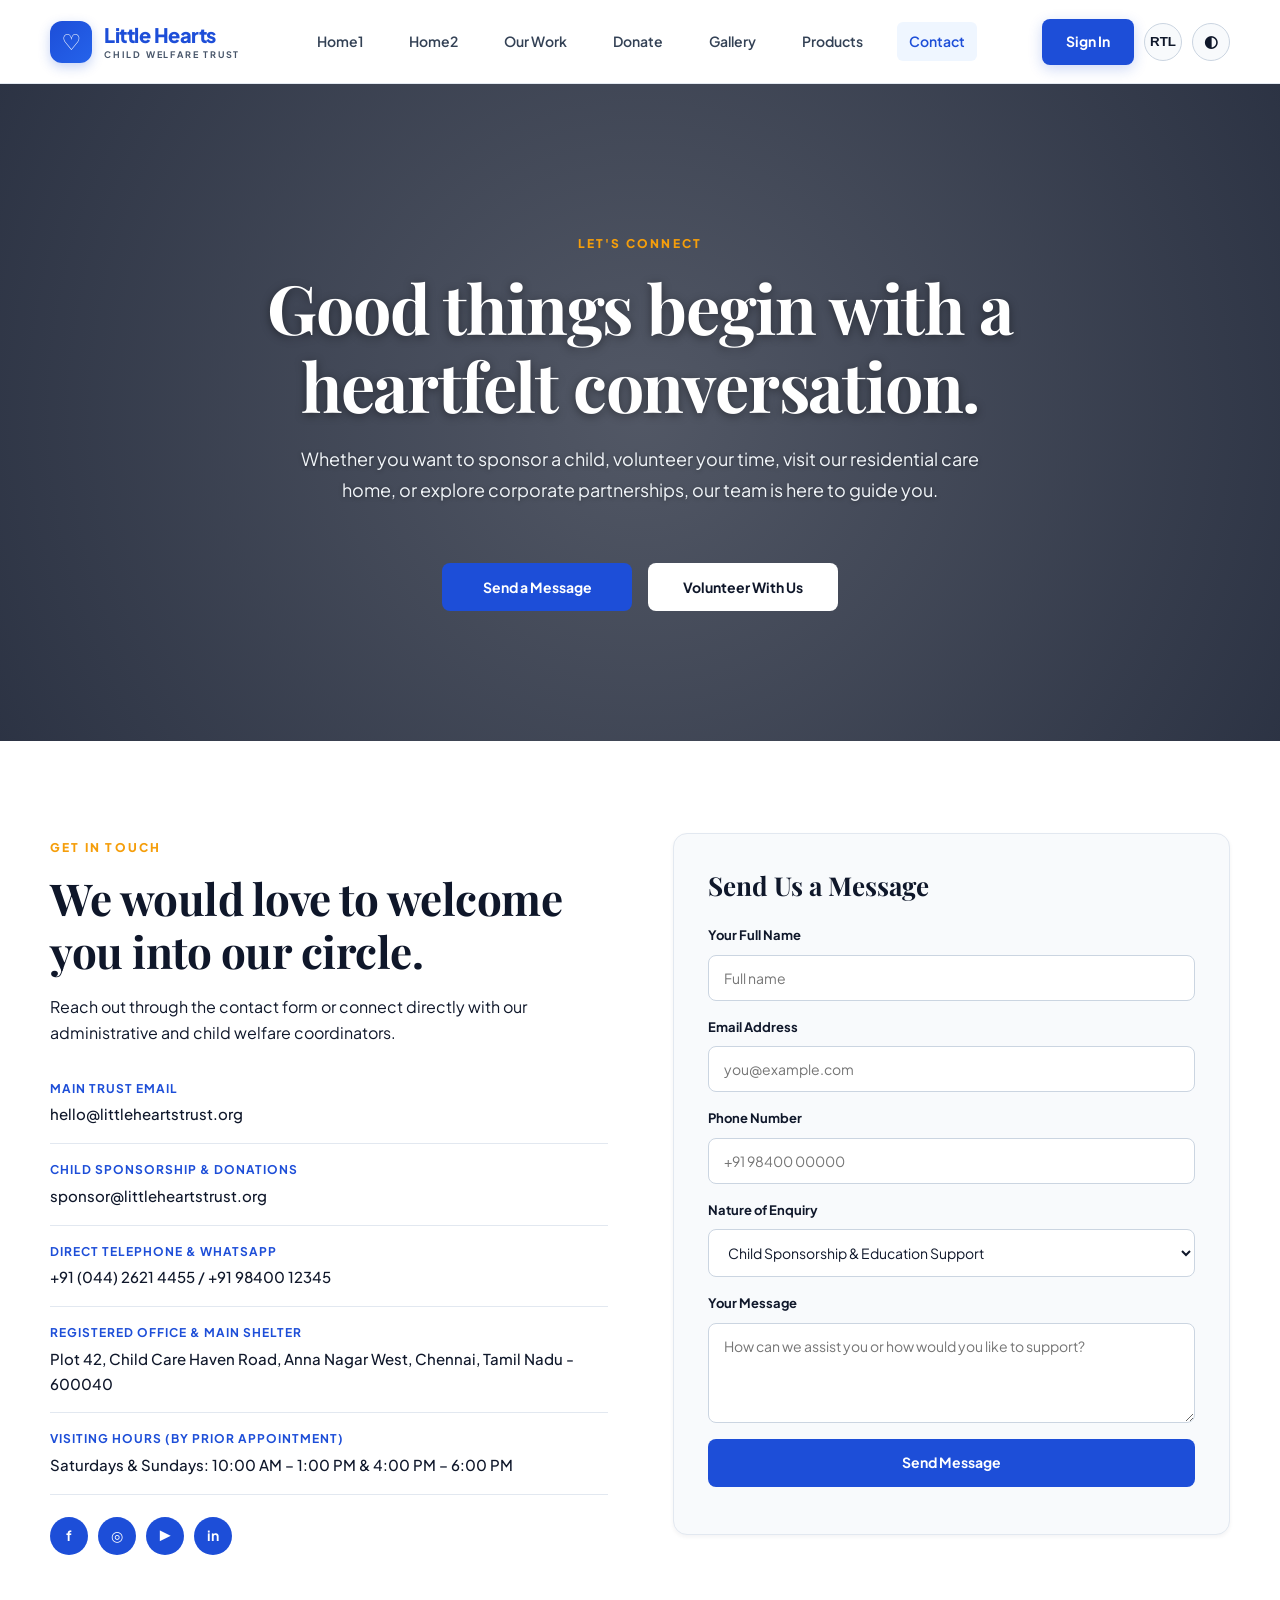
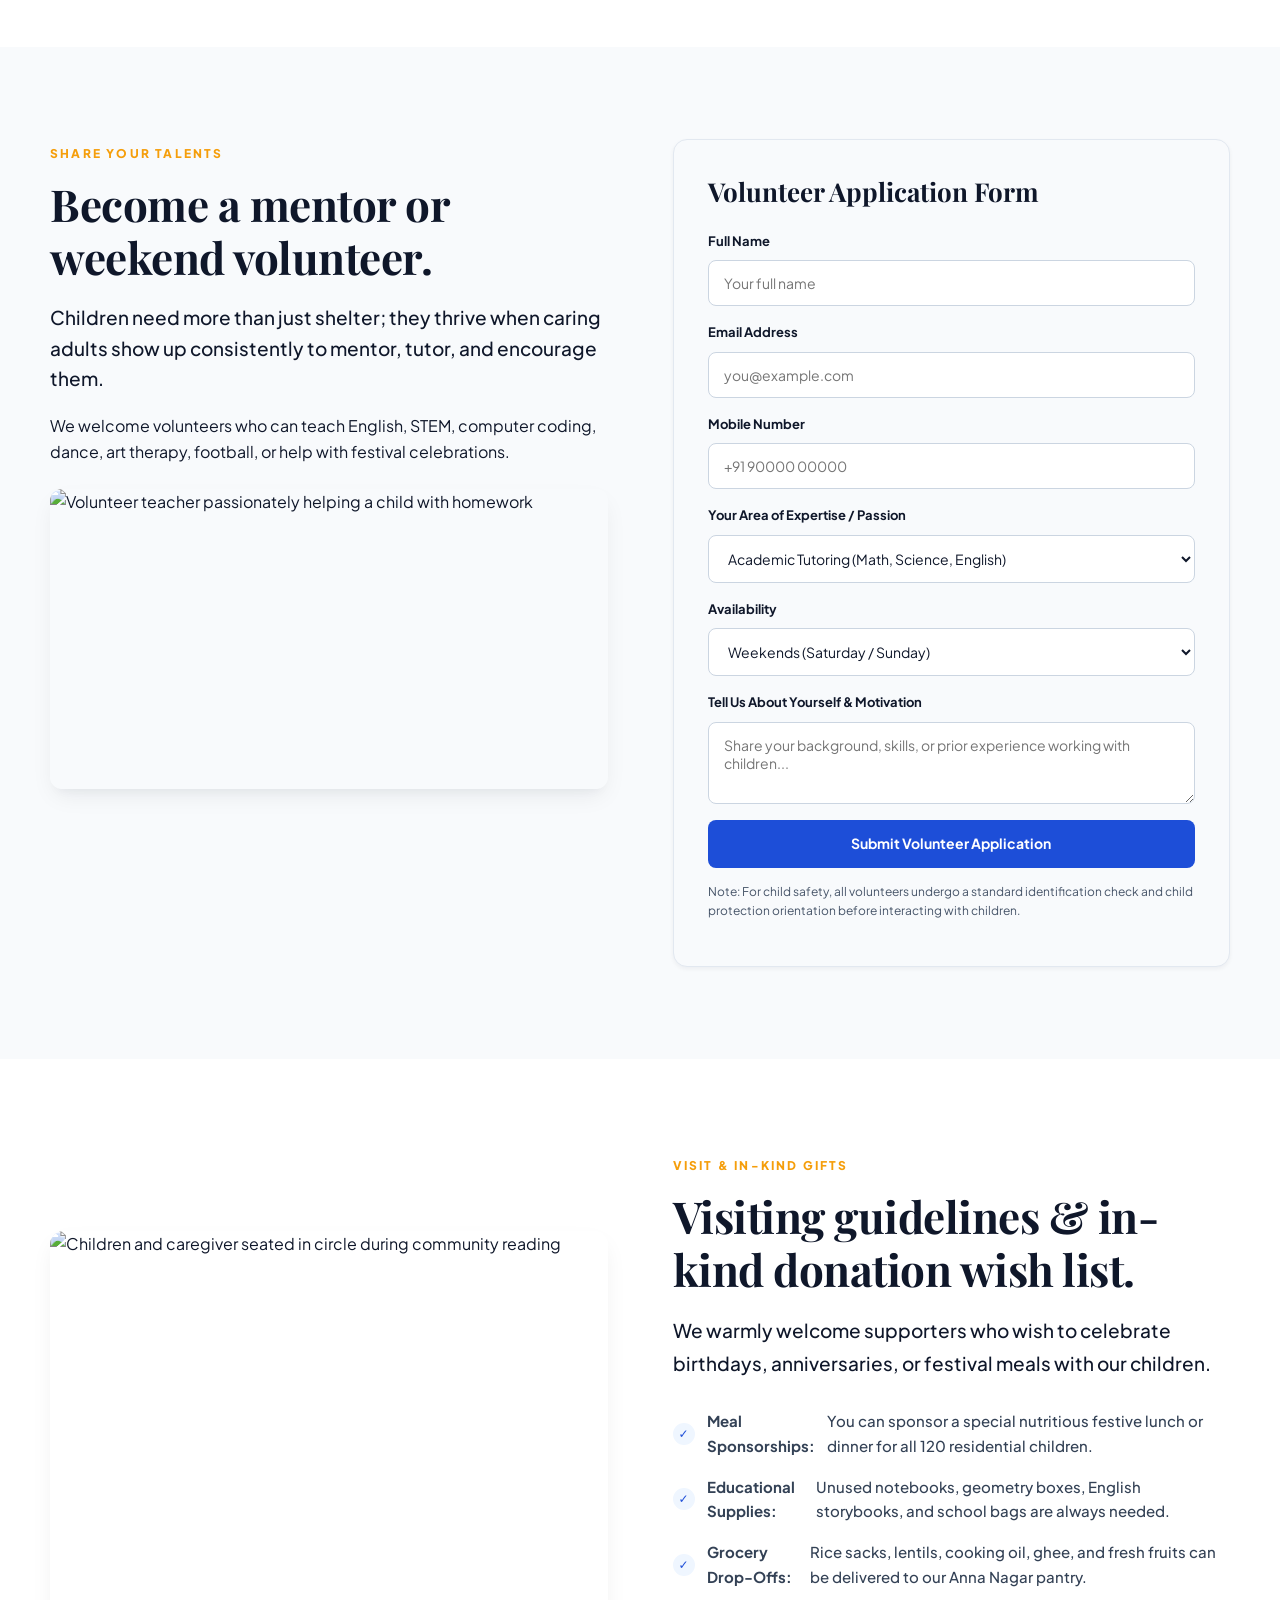
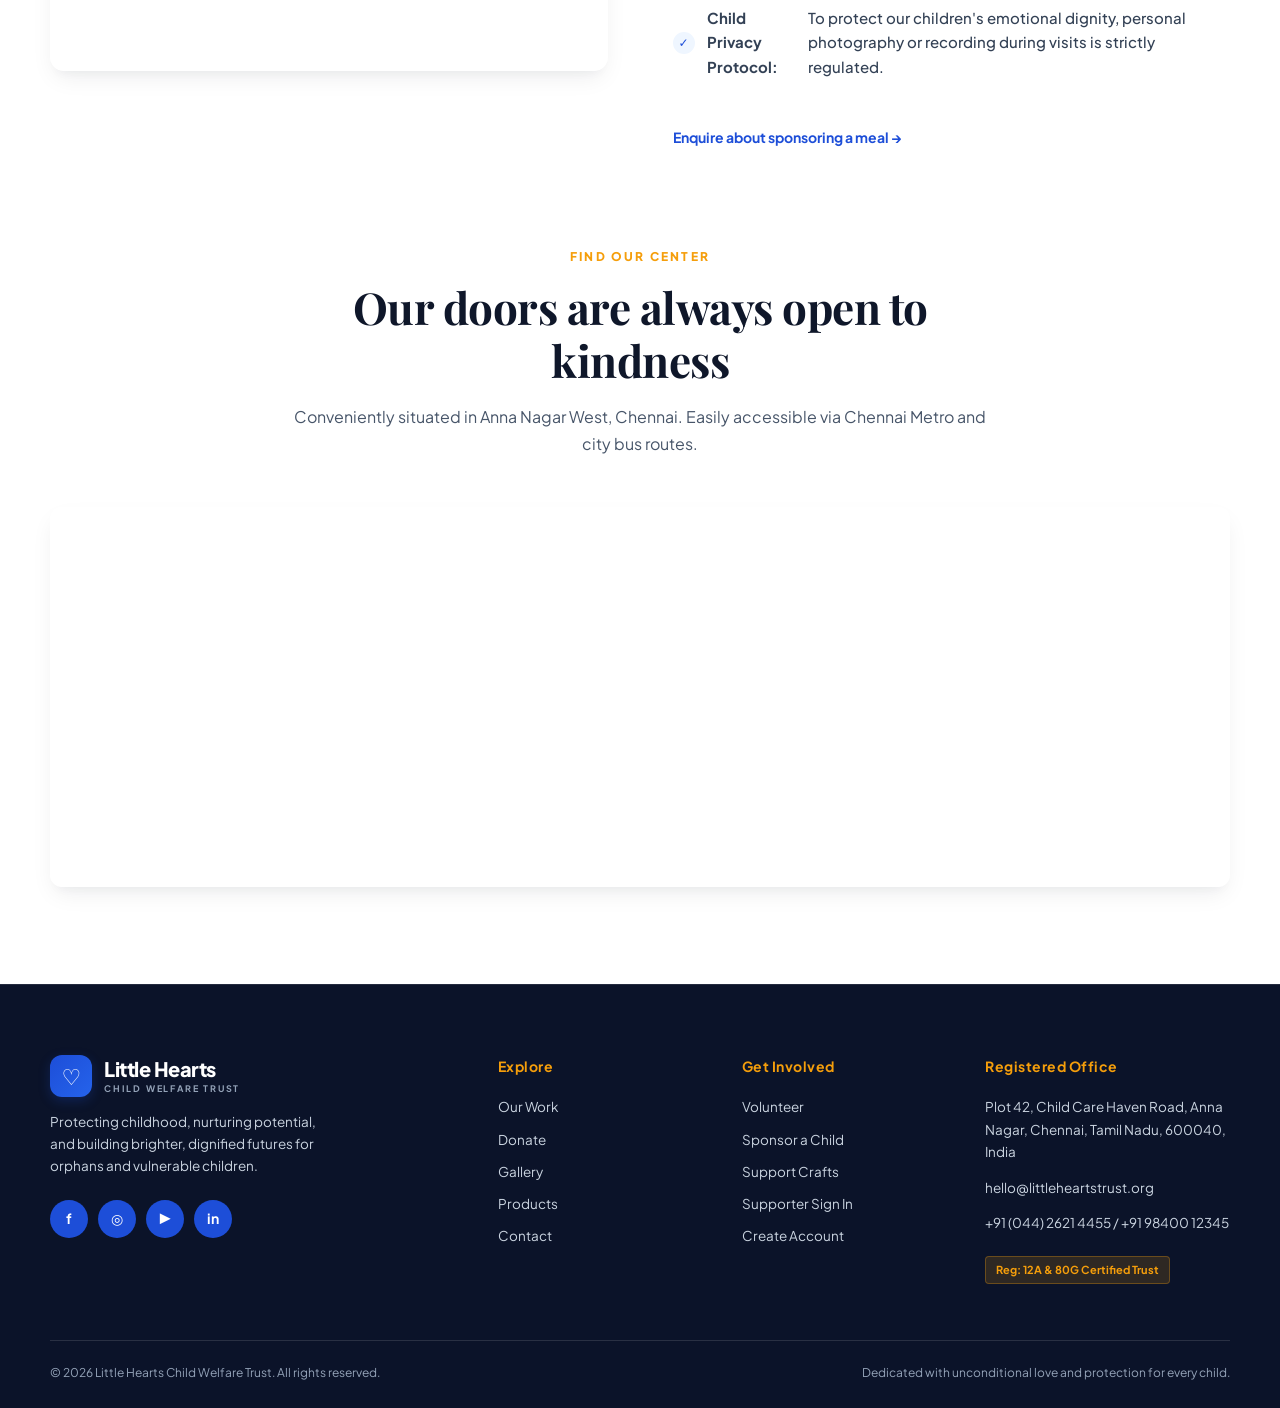
==== contact.html @ af9be744 "feat: complete child welfare website with responsive design, products page, and centered navigation" ====
<!doctype html>
<html lang="en">
<head>
  <meta charset="utf-8">
  <meta name="viewport" content="width=device-width,initial-scale=1">
  <title>Contact | Little Hearts Child Welfare Trust</title>
  <link rel="icon" href="assets/favicon.svg" type="image/svg+xml">
  <link rel="stylesheet" href="assets/style.css">
</head>
<body>
  <div id="site-header"></div>

  <main>
    <!-- Centered Hero Section with Unique Orphanage Photo -->
    <section class="page-hero hero-contact">
      <div class="page-hero-shade"></div>
      <div class="container">
        <span class="eyebrow">LET'S CONNECT</span>
        <h1>Good things begin with a heartfelt conversation.</h1>
        <p>Whether you want to sponsor a child, volunteer your time, visit our residential care home, or explore corporate partnerships, our team is here to guide you.</p>
        <div class="actions">
          <a class="btn btn-primary" href="#contact-form">Send a Message</a>
          <a class="btn btn-light" href="#volunteer">Volunteer With Us</a>
        </div>
      </div>
    </section>

    <!-- Contact Details & Send Message Form -->
    <section class="section" id="contact-form">
      <div class="container contact-layout">
        <div>
          <span class="eyebrow">GET IN TOUCH</span>
          <h2>We would love to welcome you into our circle.</h2>
          <p>Reach out through the contact form or connect directly with our administrative and child welfare coordinators.</p>

          <div class="contact-detail">
            <b>Main Trust Email</b>
            <span>hello@littleheartstrust.org</span>
          </div>
          <div class="contact-detail">
            <b>Child Sponsorship &amp; Donations</b>
            <span>sponsor@littleheartstrust.org</span>
          </div>
          <div class="contact-detail">
            <b>Direct Telephone &amp; WhatsApp</b>
            <span>+91 (044) 2621 4455 / +91 98400 12345</span>
          </div>
          <div class="contact-detail">
            <b>Registered Office &amp; Main Shelter</b>
            <span>Plot 42, Child Care Haven Road, Anna Nagar West, Chennai, Tamil Nadu - 600040</span>
          </div>
          <div class="contact-detail">
            <b>Visiting Hours (By Prior Appointment)</b>
            <span>Saturdays &amp; Sundays: 10:00 AM – 1:00 PM &amp; 4:00 PM – 6:00 PM</span>
          </div>

          <div class="social-row">
            <a aria-label="Facebook" href="https://facebook.com" target="_blank" rel="noopener">f</a>
            <a aria-label="Instagram" href="https://instagram.com" target="_blank" rel="noopener">◎</a>
            <a aria-label="YouTube" href="https://youtube.com" target="_blank" rel="noopener">▶</a>
            <a aria-label="LinkedIn" href="https://linkedin.com" target="_blank" rel="noopener">in</a>
          </div>
        </div>

        <form class="form-card" id="contactForm">
          <h3>Send Us a Message</h3>
          <label>Your Full Name
            <input required name="name" type="text" placeholder="Full name">
          </label>
          <label>Email Address
            <input required type="email" name="email" placeholder="you@example.com">
          </label>
          <label>Phone Number
            <input required type="text" name="phone" placeholder="+91 98400 00000">
          </label>
          <label>Nature of Enquiry
            <select name="interest">
              <option>Child Sponsorship &amp; Education Support</option>
              <option>Volunteer Opportunities</option>
              <option>In-Kind Donations (Books, Clothes, Food Provisions)</option>
              <option>Corporate CSR &amp; Partnership</option>
              <option>Vocational Crafts &amp; Products Order</option>
              <option>General Enquiry</option>
            </select>
          </label>
          <label>Your Message
            <textarea required name="message" rows="4" placeholder="How can we assist you or how would you like to support?"></textarea>
          </label>
          <button class="btn btn-primary full" type="submit">Send Message</button>
          <p class="form-status" aria-live="polite"></p>
        </form>
      </div>
    </section>

    <!-- Volunteer Section (Requirement 11 - Rich content) -->
    <section class="section soft" id="volunteer">
      <div class="container volunteer-layout">
        <div>
          <span class="eyebrow">SHARE YOUR TALENTS</span>
          <h2>Become a mentor or weekend volunteer.</h2>
          <p class="lead">Children need more than just shelter; they thrive when caring adults show up consistently to mentor, tutor, and encourage them.</p>
          <p>We welcome volunteers who can teach English, STEM, computer coding, dance, art therapy, football, or help with festival celebrations.</p>
          <img class="volunteer-img" src="https://images.unsplash.com/photo-1559027615-cd4628902d4a?auto=format&fit=crop&w=1000&q=85" alt="Volunteer teacher passionately helping a child with homework">
        </div>

        <form class="form-card" id="volunteerForm">
          <h3>Volunteer Application Form</h3>
          <label>Full Name
            <input required name="name" type="text" placeholder="Your full name">
          </label>
          <label>Email Address
            <input required type="email" name="email" placeholder="you@example.com">
          </label>
          <label>Mobile Number
            <input required type="text" name="phone" placeholder="+91 90000 00000">
          </label>
          <label>Your Area of Expertise / Passion
            <select name="area">
              <option>Academic Tutoring (Math, Science, English)</option>
              <option>Computer &amp; Digital Literacy</option>
              <option>Arts, Crafts, &amp; Music Therapy</option>
              <option>Sports &amp; Physical Fitness Coaching</option>
              <option>Life Skills &amp; Career Mentorship for Youth</option>
              <option>Event Organization &amp; Festival Celebrations</option>
            </select>
          </label>
          <label>Availability
            <select name="availability_type">
              <option>Weekends (Saturday / Sunday)</option>
              <option>Weekday Evenings (5:00 PM - 7:00 PM)</option>
              <option>Remote Mentorship &amp; Online Classes</option>
              <option>Monthly Event Support</option>
            </select>
          </label>
          <label>Tell Us About Yourself &amp; Motivation
            <textarea name="availability" rows="3" placeholder="Share your background, skills, or prior experience working with children..."></textarea>
          </label>
          <button class="btn btn-primary full" type="submit">Submit Volunteer Application</button>
          <p class="form-status" aria-live="polite"></p>
          <p class="small-note">Note: For child safety, all volunteers undergo a standard identification check and child protection orientation before interacting with children.</p>
        </form>
      </div>
    </section>

    <!-- Visitor & In-Kind Guidelines (Requirement 11 - Rich content) -->
    <section class="section">
      <div class="container split">
        <img class="rounded-img" src="https://images.unsplash.com/photo-1516738901171-8eb4fc13bd20?auto=format&fit=crop&w=1000&q=85" alt="Children and caregiver seated in circle during community reading">
        <div>
          <span class="eyebrow">VISIT &amp; IN-KIND GIFTS</span>
          <h2>Visiting guidelines &amp; in-kind donation wish list.</h2>
          <p class="lead">We warmly welcome supporters who wish to celebrate birthdays, anniversaries, or festival meals with our children.</p>
          <ul class="check-list">
            <li><strong>Meal Sponsorships:</strong> You can sponsor a special nutritious festive lunch or dinner for all 120 residential children.</li>
            <li><strong>Educational Supplies:</strong> Unused notebooks, geometry boxes, English storybooks, and school bags are always needed.</li>
            <li><strong>Grocery Drop-Offs:</strong> Rice sacks, lentils, cooking oil, ghee, and fresh fruits can be delivered to our Anna Nagar pantry.</li>
            <li><strong>Child Privacy Protocol:</strong> To protect our children's emotional dignity, personal photography or recording during visits is strictly regulated.</li>
          </ul>
          <a class="text-link" href="#contact-form">Enquire about sponsoring a meal →</a>
        </div>
      </div>
    </section>

    <!-- Map Section -->
    <section class="map-section">
      <div class="container">
        <div class="section-head">
          <span class="eyebrow">FIND OUR CENTER</span>
          <h2>Our doors are always open to kindness</h2>
          <p>Conveniently situated in Anna Nagar West, Chennai. Easily accessible via Chennai Metro and city bus routes.</p>
        </div>
        <iframe title="Map location of Little Hearts Child Welfare Trust" src="https://www.openstreetmap.org/export/embed.html?bbox=80.18%2C13.06%2C80.24%2C13.11&layer=mapnik&marker=13.085%2C80.21" loading="lazy"></iframe>
      </div>
    </section>
  </main>

  <div id="site-footer"></div>
  <script src="assets/app.js"></script>
</body>
</html>
---- assets/style.css ----
@import url('https://fonts.googleapis.com/css2?family=Plus+Jakarta+Sans:wght@400;500;600;700;800&family=Playfair+Display:ital,wght@0,600;0,700;1,600&display=swap');

/* ==========================================================================
   COLOR SYSTEM & ROOT VARIABLES (Requirement 12, Requirement 9)
   Attractive & Professional Royal Sapphire Trust Blue Palette with Warm Amber
   ========================================================================== */
:root {
  --primary: #1d4ed8;            /* Prestigious Royal Sapphire Blue */
  --primary-hover: #1e40af;
  --primary-soft: #eff6ff;
  --primary-rgb: 29, 78, 216;
  --accent: #f59e0b;             /* Warm Golden Amber */
  --accent-hover: #d97706;
  --heart: #e11d48;              /* Caring Rose/Heart Crimson */
  --green: #1d4ed8;              /* Compatibility alias */
  --green2: #2563eb;             /* Compatibility alias */
  
  --ink: #0f172a;                /* Slate 900 - Deep, high contrast text */
  --ink-soft: #334155;           /* Slate 700 */
  --muted: #475569;              /* Slate 600 - WCAG AA compliant contrast (>5.5:1) */
  --paper: #ffffff;              /* Crisp white */
  --soft: #f8fafc;               /* Slate 50 */
  --soft-alt: #f1f5f9;           /* Slate 100 */
  --card-bg: #ffffff;
  --line: #e2e8f0;               /* Slate 200 */
  --line-strong: #cbd5e1;        /* Slate 300 */
  
  --shadow-sm: 0 2px 4px rgba(15, 23, 42, 0.05);
  --shadow: 0 10px 25px -5px rgba(15, 23, 42, 0.08), 0 8px 10px -6px rgba(15, 23, 42, 0.04);
  --shadow-lg: 0 20px 35px -5px rgba(29, 78, 216, 0.12), 0 10px 15px -5px rgba(15, 23, 42, 0.04);
  
  --font: 'Plus Jakarta Sans', system-ui, -apple-system, BlinkMacSystemFont, 'Segoe UI', Roboto, sans-serif;
  --font-serif: 'Playfair Display', Georgia, serif;
}

:root[data-theme="dark"] {
  --primary: #3b82f6;            /* Radiant Electric Blue for dark mode */
  --primary-hover: #60a5fa;
  --primary-soft: rgba(59, 130, 246, 0.15);
  --primary-rgb: 59, 130, 246;
  --accent: #fbbf24;
  --accent-hover: #f59e0b;
  --heart: #f43f5e;
  --green: #3b82f6;
  --green2: #60a5fa;
  
  --ink: #f8fafc;                /* Crisp white text (>14:1 contrast) */
  --ink-soft: #e2e8f0;           /* Soft off-white */
  --muted: #94a3b8;              /* Slate 400 - High contrast on dark */
  --paper: #090e17;              /* Deep dark slate */
  --soft: #111827;               /* Elevated dark surface */
  --soft-alt: #1e293b;           /* Elevated card surface */
  --card-bg: #111827;
  --line: #1e293b;
  --line-strong: #334155;
  
  --shadow-sm: 0 2px 4px rgba(0, 0, 0, 0.3);
  --shadow: 0 10px 30px -5px rgba(0, 0, 0, 0.45);
  --shadow-lg: 0 20px 40px -5px rgba(0, 0, 0, 0.6);
}

/* Base Styles */
*, *::before, *::after { box-sizing: border-box; }
html { scroll-behavior: smooth; }
body {
  margin: 0;
  background-color: var(--paper);
  color: var(--ink);
  font-family: var(--font);
  line-height: 1.65;
  transition: background-color 0.25s ease, color 0.25s ease;
  overflow-x: hidden;
}
a { color: inherit; text-decoration: none; }
img { display: block; max-width: 100%; height: auto; }
.container {
  width: min(1180px, calc(100% - 44px));
  margin-left: auto;
  margin-right: auto;
}

/* ==========================================================================
   HEADER & NAVBAR (Requirement 1 & Requirement 3)
   Center aligned menu options, Sign-in button at end
   ========================================================================== */
.site-header {
  height: 84px;
  background: var(--paper);
  border-bottom: 1px solid var(--line);
  position: sticky;
  top: 0;
  z-index: 100;
  transition: background-color .25s ease, border-color .25s ease;
}

.nav-wrap {
  height: 100%;
  display: flex;
  align-items: center;
  justify-content: space-between;
  gap: 20px;
}

.brand {
  display: flex;
  align-items: center;
  gap: 12px;
  color: var(--primary);
  font-size: 20px;
  font-weight: 800;
  letter-spacing: -0.5px;
  line-height: 1.1;
  white-space: nowrap;
  flex-shrink: 0;
}
.brand small {
  display: block;
  font-size: 9px;
  letter-spacing: 1.8px;
  color: var(--muted);
  font-weight: 700;
  margin-top: 4px;
}
.brand-mark {
  width: 42px;
  height: 42px;
  border-radius: 12px;
  background: linear-gradient(135deg, var(--primary), #2563eb);
  color: #fff;
  display: grid;
  place-items: center;
  font-size: 22px;
  box-shadow: 0 4px 12px rgba(29, 78, 216, 0.25);
  flex-shrink: 0;
}

/* Requirement 1: Center Aligned Navbar Menu Options */
.main-nav {
  display: flex;
  align-items: center;
  justify-content: center; /* CENTER ALIGNED */
  gap: 22px;
  flex: 1;
  margin: 0 auto;
}
.main-nav a {
  font-size: 14px;
  font-weight: 600;
  color: var(--ink-soft);
  white-space: nowrap;
  padding: 8px 12px;
  border-radius: 6px;
  transition: all .2s ease;
}
.main-nav a:hover,
.main-nav a:focus,
.main-nav a.active {
  color: var(--primary);
  background: var(--primary-soft);
}

/* Requirement 3: Sign In as a prominent button at last */
.nav-tools {
  display: flex;
  align-items: center;
  gap: 10px;
  flex-shrink: 0;
}
.nav-signin-btn {
  padding: 10px 20px;
  font-size: 13px;
  font-weight: 700;
  border-radius: 30px;
  box-shadow: 0 4px 14px rgba(29, 78, 216, 0.22);
  white-space: nowrap;
}

.tool-btn, .menu-toggle {
  border: 1px solid var(--line-strong);
  background: var(--soft);
  color: var(--ink);
  border-radius: 50%;
  width: 38px;
  height: 38px;
  cursor: pointer;
  font-weight: 700;
  display: inline-flex;
  align-items: center;
  justify-content: center;
  transition: all .2s ease;
}
.tool-btn:hover, .menu-toggle:hover {
  background: var(--primary-soft);
  color: var(--primary);
  border-color: var(--primary);
}
.tool-btn:first-child { font-size: 11px; }
.theme-toggle { font-size: 16px; }
.menu-toggle { display: none; border-radius: 10px; font-size: 18px; }

/* ==========================================================================
   BUTTONS & CTAs (Requirement 5 - Uniform Alignment & Sizing)
   ========================================================================== */
.btn {
  display: inline-flex;
  align-items: center;
  justify-content: center;
  padding: 12px 24px;
  min-height: 46px;
  border-radius: 8px;
  border: 0;
  font: 700 14px var(--font);
  cursor: pointer;
  transition: all .25s ease;
  text-decoration: none;
  text-align: center;
  line-height: 1.2;
  box-sizing: border-box;
}
.btn:hover {
  transform: translateY(-2px);
  box-shadow: var(--shadow);
}
.btn-primary {
  background: var(--primary);
  color: #ffffff !important;
}
.btn-primary:hover {
  background: var(--primary-hover);
}
.btn-light {
  background: #ffffff;
  color: var(--ink) !important;
  border: 1px solid rgba(255, 255, 255, 0.8);
}
.btn-light:hover {
  background: #f1f5f9;
}
.btn-outline {
  background: transparent;
  color: var(--primary) !important;
  border: 2px solid var(--primary);
}
.btn-outline:hover {
  background: var(--primary-soft);
  color: var(--primary-hover) !important;
}
.btn-accent {
  background: var(--accent);
  color: #0f172a !important;
}
.btn-accent:hover {
  background: var(--accent-hover);
}
.btn.full {
  width: 100%;
  height: 48px;
}

.actions {
  display: flex;
  gap: 16px;
  justify-content: center; /* CTA buttons centered in hero */
  align-items: center;
  flex-wrap: wrap;
  margin-top: 30px;
}
.actions .btn {
  min-width: 190px;
  height: 48px;
}

/* ==========================================================================
   HERO SECTIONS (Requirement 10)
   Centered contents across ALL pages, distinct Orphanage photos for each
   ========================================================================== */
.hero, .page-hero {
  position: relative;
  background-size: cover;
  background-position: center center;
  display: flex;
  align-items: center;
  justify-content: center;
  text-align: center; /* Centered Hero Content */
  color: #ffffff;
  overflow: hidden;
}

.hero {
  min-height: 640px;
}
.page-hero {
  padding: 110px 0 90px;
}

/* High contrast dark gradient overlay ensuring 100% readability */
.hero-shade, .page-hero-shade {
  position: absolute;
  inset: 0;
  background: radial-gradient(circle at center, rgba(15, 23, 42, 0.72) 0%, rgba(15, 23, 42, 0.88) 100%);
  z-index: 1;
}

/* Distinct Orphanage & Child Welfare Hero Background Photos for EVERY page */
.hero-home1 {
  background-image: url('https://images.unsplash.com/photo-1472162072942-cd5147eb3902?auto=format&fit=crop&w=2000&q=85');
}
.hero-home2 {
  background-image: url('https://images.unsplash.com/photo-1529156069898-49953e39b3ac?auto=format&fit=crop&w=2000&q=85');
}
.hero-work {
  background-image: url('https://images.unsplash.com/photo-1516738901171-8eb4fc13bd20?auto=format&fit=crop&w=2000&q=85');
}
.hero-donate {
  background-image: url('https://images.unsplash.com/photo-1502086223501-7ea6ecd79368?auto=format&fit=crop&w=2000&q=85');
}
.hero-gallery {
  background-image: url('https://images.unsplash.com/photo-1511949860663-92c5c57d48a7?auto=format&fit=crop&w=2000&q=85');
}
.hero-products {
  background-image: url('https://images.unsplash.com/photo-1524069290683-0457abfe42c3?auto=format&fit=crop&w=2000&q=85');
}
.hero-contact {
  background-image: url('https://images.unsplash.com/photo-1531206715517-5c0ba140b2b8?auto=format&fit=crop&w=2000&q=85');
}

.hero-content, .page-hero .container {
  position: relative;
  z-index: 2;
  display: flex;
  flex-direction: column;
  align-items: center; /* Exactly centered */
  justify-content: center;
  text-align: center;
  max-width: 900px;
  padding: 40px 0;
}

.eyebrow {
  font-size: 12px;
  letter-spacing: 2.2px;
  font-weight: 800;
  color: var(--accent);
  display: inline-block;
  margin-bottom: 14px;
  text-transform: uppercase;
}

.hero h1, .page-hero h1 {
  font: 700 clamp(38px, 5.5vw, 68px)/1.15 var(--font-serif);
  max-width: 820px;
  margin: 0 auto 20px;
  letter-spacing: -1.2px;
  color: #ffffff;
  text-shadow: 0 2px 10px rgba(0, 0, 0, 0.4);
}
.hero h1 em, .page-hero h1 em {
  color: var(--accent);
  font-style: italic;
}

.hero p, .page-hero p {
  max-width: 680px;
  font-size: 18px;
  line-height: 1.7;
  color: #f1f5f9;
  margin: 0 auto 28px;
  text-shadow: 0 1px 4px rgba(0, 0, 0, 0.35);
}

.hero-note {
  margin: 34px auto 0;
  background: rgba(15, 23, 42, 0.65);
  border: 1px solid rgba(245, 158, 11, 0.5);
  border-radius: 30px;
  padding: 10px 24px;
  display: inline-flex;
  align-items: center;
  gap: 10px;
  font-size: 13px;
  color: #e2e8f0;
  backdrop-filter: blur(6px);
}
.hero-note strong {
  color: var(--accent);
  font-weight: 700;
}

/* ==========================================================================
   IMPACT STRIP & STATS
   ========================================================================== */
.impact-strip {
  background: linear-gradient(135deg, var(--primary), #1e40af);
  color: #ffffff;
  box-shadow: var(--shadow);
}
.stats {
  display: grid;
  grid-template-columns: repeat(4, 1fr);
  padding: 34px 0;
  gap: 20px;
}
.stats div {
  display: flex;
  flex-direction: column;
  text-align: center;
  border-right: 1px solid rgba(255, 255, 255, 0.2);
  padding: 0 10px;
}
.stats div:last-child { border-right: 0; }
.stats strong {
  font: 700 clamp(28px, 3.5vw, 42px)/1 var(--font-serif);
  color: var(--accent);
  margin-bottom: 6px;
}
.stats span {
  font-size: 13px;
  font-weight: 600;
  color: #e0f2fe;
  letter-spacing: 0.5px;
}

/* ==========================================================================
   SECTIONS & TYPOGRAPHY (Requirement 11 - Rich content, no empty gaps)
   ========================================================================== */
.section {
  padding: 92px 0;
}
.section.soft {
  background: var(--soft);
}
.section.soft-alt {
  background: var(--soft-alt);
}

.section-head {
  text-align: center;
  max-width: 720px;
  margin: 0 auto 50px;
}
.section-head h2,
.split h2,
.feature-band h2,
.cta-panel h2,
.donate-layout h2,
.contact-layout h2,
.volunteer-layout h2 {
  font: 700 clamp(28px, 3.8vw, 44px)/1.2 var(--font-serif);
  color: var(--ink);
  margin: 0 0 16px;
  letter-spacing: -0.5px;
}
.section-head p,
.split p,
.feature-band p,
.cta-panel p {
  color: var(--muted);
  font-size: 16px;
  line-height: 1.7;
}

.split {
  display: grid;
  grid-template-columns: 1fr 1fr;
  gap: 65px;
  align-items: center;
}
.split.reverse {
  direction: ltr;
}
.lead {
  font-size: 19px !important;
  font-weight: 500;
  color: var(--ink) !important;
  line-height: 1.6;
}
.rounded-img {
  width: 100%;
  height: 440px;
  object-fit: cover;
  border-radius: 14px;
  box-shadow: var(--shadow);
}
.text-link {
  display: inline-flex;
  align-items: center;
  gap: 6px;
  color: var(--primary);
  font-weight: 700;
  font-size: 14px;
  margin-top: 16px;
  transition: gap .2s ease;
}
.text-link:hover {
  gap: 10px;
  color: var(--primary-hover);
}

/* CARDS & CHILD DEVELOPMENT CARDS */
.cards {
  display: grid;
  gap: 26px;
}
.cards.three {
  grid-template-columns: repeat(3, 1fr);
}
.cards.four {
  grid-template-columns: repeat(4, 1fr);
}

.service-card, .photo-card, .action-card, .impact-card, .dev-card {
  background: var(--card-bg);
  border: 1px solid var(--line);
  border-radius: 14px;
  transition: all .25s ease;
  overflow: hidden;
  display: flex;
  flex-direction: column;
  height: 100%;
}
.service-card:hover, .photo-card:hover, .action-card:hover, .impact-card:hover, .dev-card:hover {
  transform: translateY(-5px);
  box-shadow: var(--shadow-lg);
  border-color: var(--primary);
}

/* Child Development Card Styling */
.dev-card-img, .photo-card-img {
  position: relative;
  height: 230px;
  width: 100%;
  overflow: hidden;
  background: var(--soft);
}
.dev-card-img img, .photo-card-img img, .photo-card img {
  width: 100%;
  height: 100%;
  object-fit: cover;
  transition: transform .35s ease;
}
.dev-card:hover .dev-card-img img, .photo-card:hover img {
  transform: scale(1.05);
}
.dev-card-badge {
  position: absolute;
  top: 14px;
  left: 14px;
  background: rgba(15, 23, 42, 0.88);
  color: #ffffff;
  padding: 5px 12px;
  border-radius: 20px;
  font-size: 11px;
  font-weight: 700;
  letter-spacing: 0.5px;
  backdrop-filter: blur(4px);
  z-index: 2;
}

.dev-card-body, .photo-card div, .service-card, .action-card {
  padding: 26px 24px;
  display: flex;
  flex-direction: column;
  flex: 1 1 auto;
}
.dev-card-body h3, .photo-card h3, .service-card h3, .action-card h3 {
  font: 700 21px/1.3 var(--font-serif);
  color: var(--ink);
  margin: 0 0 10px;
}
.dev-card-body p, .photo-card p, .service-card p, .action-card p {
  font-size: 14.5px;
  color: var(--muted);
  line-height: 1.65;
  margin: 0 0 20px;
  flex-grow: 1; /* Automatically pushes button to the bottom */
}

/* UNIFORM CTA BUTTON ALIGNMENT */
.card-cta,
.btn.card-cta {
  margin-top: auto !important;
  width: 100%;
  height: 46px;
  display: inline-flex;
  align-items: center;
  justify-content: center;
  text-align: center;
  font-weight: 700;
  font-size: 14px;
  border-radius: 8px;
}

.action-card {
  padding: 30px;
  display: flex;
  flex-direction: column;
}
.action-card > b {
  font-size: 13px;
  font-weight: 800;
  color: var(--accent);
  letter-spacing: 1px;
  margin-bottom: 12px;
  display: block;
}

.feature-band {
  display: grid;
  grid-template-columns: 1fr 1fr;
  gap: 55px;
  align-items: center;
  background: var(--soft);
  border: 1px solid var(--line);
  padding: 36px;
  border-radius: 16px;
}
.feature-band img {
  width: 100%;
  height: 360px;
  object-fit: cover;
  border-radius: 12px;
  box-shadow: var(--shadow);
}

.check-list {
  padding: 0;
  list-style: none;
  margin: 22px 0;
}
.check-list li {
  padding: 8px 0;
  display: flex;
  align-items: center;
  gap: 12px;
  color: var(--ink-soft);
  font-size: 15px;
  font-weight: 500;
}
.check-list li::before {
  content: '✓';
  display: grid;
  place-items: center;
  width: 22px;
  height: 22px;
  border-radius: 50%;
  background: var(--primary-soft);
  color: var(--primary);
  font-size: 12px;
  font-weight: 800;
  flex-shrink: 0;
}

/* QUOTE SECTION */
.quote-section {
  padding: 88px 0;
  background: linear-gradient(135deg, var(--primary), #1e40af);
  color: #ffffff;
  text-align: center;
}
.quote-section h2 {
  font: 700 clamp(28px, 4vw, 44px)/1.25 var(--font-serif);
  max-width: 860px;
  margin: 0 auto 16px;
  color: #ffffff;
}
.quote-section p {
  color: #e0f2fe;
  font-size: 17px;
  max-width: 600px;
  margin: 0 auto;
}

/* CTA PANEL (Requirement 5) */
.cta-panel {
  padding: 48px 44px;
  background: linear-gradient(135deg, var(--soft), var(--card-bg));
  border: 1px solid var(--line);
  display: flex;
  justify-content: space-between;
  align-items: center;
  gap: 30px;
  border-radius: 16px;
  box-shadow: var(--shadow);
}
.cta-panel h2 {
  max-width: 680px;
  margin: 0 0 10px;
}
.cta-panel p {
  margin: 0;
}
.cta-panel .btn {
  flex-shrink: 0;
  min-width: 190px;
  height: 48px;
}

/* ==========================================================================
   PRODUCTS PAGE STYLES (Requirement 2)
   Orphanage & Child Welfare Vocational Products
   ========================================================================== */
.products-filter {
  display: flex;
  justify-content: center;
  gap: 10px;
  flex-wrap: wrap;
  margin-bottom: 40px;
}
.filter-btn {
  padding: 8px 18px;
  border-radius: 20px;
  border: 1px solid var(--line);
  background: var(--card-bg);
  color: var(--ink-soft);
  font-size: 13px;
  font-weight: 600;
  cursor: pointer;
  transition: all .2s ease;
}
.filter-btn:hover, .filter-btn.active {
  background: var(--primary);
  color: #ffffff;
  border-color: var(--primary);
}

.product-card {
  background: var(--card-bg);
  border: 1px solid var(--line);
  border-radius: 14px;
  overflow: hidden;
  display: flex;
  flex-direction: column;
  transition: all .25s ease;
  box-shadow: var(--shadow-sm);
}
.product-card:hover {
  transform: translateY(-5px);
  box-shadow: var(--shadow-lg);
  border-color: var(--primary);
}
.product-img-wrap {
  position: relative;
  overflow: hidden;
  height: 250px;
}
.product-img-wrap img {
  width: 100%;
  height: 100%;
  object-fit: cover;
  transition: transform .35s ease;
}
.product-card:hover .product-img-wrap img {
  transform: scale(1.04);
}
.product-tag {
  position: absolute;
  top: 14px;
  left: 14px;
  background: rgba(15, 23, 42, 0.85);
  color: #ffffff;
  padding: 4px 12px;
  border-radius: 20px;
  font-size: 11px;
  font-weight: 700;
  letter-spacing: 0.5px;
  backdrop-filter: blur(4px);
}
.product-body {
  padding: 24px;
  display: flex;
  flex-direction: column;
  flex: 1;
}
.product-body h3 {
  font: 700 21px/1.3 var(--font-serif);
  color: var(--ink);
  margin: 0 0 8px;
}
.product-body p {
  font-size: 14px;
  color: var(--muted);
  line-height: 1.6;
  margin: 0 0 16px;
  flex: 1;
}
.product-impact-badge {
  background: var(--primary-soft);
  color: var(--primary);
  border: 1px solid rgba(29, 78, 216, 0.2);
  padding: 6px 12px;
  border-radius: 6px;
  font-size: 12px;
  font-weight: 700;
  display: flex;
  align-items: center;
  gap: 6px;
  margin-bottom: 18px;
}
.product-footer {
  display: flex;
  align-items: center;
  justify-content: space-between;
  gap: 12px;
  border-top: 1px solid var(--line);
  padding-top: 16px;
  margin-top: auto;
}
.product-footer .btn {
  min-width: 120px;
  height: 42px;
  padding: 0 18px;
  flex-shrink: 0;
}
.product-price {
  font: 700 22px var(--font);
  color: var(--ink);
}
.product-price small {
  font-size: 12px;
  color: var(--muted);
  font-weight: 500;
  display: block;
}

/* ==========================================================================
   WORK & GALLERY & DONATE LAYOUTS
   ========================================================================== */
.work-grid {
  display: grid;
  grid-template-columns: 1fr 1fr;
  gap: 32px;
}
.work-grid article {
  display: grid;
  grid-template-columns: 44% 1fr;
  gap: 24px;
  align-items: center;
  border-bottom: 1px solid var(--line);
  padding-bottom: 26px;
}
.work-grid img {
  width: 100%;
  height: 220px;
  object-fit: cover;
  border-radius: 10px;
  box-shadow: var(--shadow-sm);
}
.work-grid article span {
  font-size: 11px;
  letter-spacing: 1.5px;
  color: var(--primary);
  font-weight: 800;
  text-transform: uppercase;
}
.work-grid h3 {
  font: 700 22px/1.3 var(--font-serif);
  color: var(--ink);
  margin: 8px 0;
}
.work-grid p {
  font-size: 14px;
  color: var(--muted);
  line-height: 1.6;
}

.gallery-grid {
  display: grid;
  grid-template-columns: repeat(3, 1fr);
  gap: 22px;
}
.gallery-item {
  position: relative;
  border-radius: 12px;
  overflow: hidden;
  box-shadow: var(--shadow-sm);
  background: var(--card-bg);
  border: 1px solid var(--line);
  transition: all .25s ease;
}
.gallery-item:hover {
  transform: translateY(-4px);
  box-shadow: var(--shadow-lg);
  border-color: var(--primary);
}
.gallery-item img {
  width: 100%;
  height: 290px;
  object-fit: cover;
  transition: transform .35s ease;
}
.gallery-item:hover img {
  transform: scale(1.03);
}
.gallery-caption {
  padding: 16px 20px;
  background: var(--card-bg);
}
.gallery-caption strong {
  display: block;
  font-size: 15px;
  color: var(--ink);
  margin-bottom: 4px;
}
.gallery-caption span {
  font-size: 12px;
  color: var(--muted);
}

.donate-layout, .contact-layout, .volunteer-layout {
  display: grid;
  grid-template-columns: 1fr 1fr;
  gap: 65px;
  align-items: start;
}
.giving-list {
  margin: 28px 0;
}
.giving-list div {
  display: flex;
  gap: 22px;
  padding: 16px 0;
  border-bottom: 1px solid var(--line);
  align-items: center;
}
.giving-list b {
  min-width: 95px;
  color: var(--primary);
  font: 700 24px var(--font-serif);
}
.giving-list span {
  font-size: 14.5px;
  color: var(--muted);
}
.small-note {
  font-size: 12px;
  color: var(--muted);
  line-height: 1.6;
  margin-top: 14px;
}

.form-card {
  background: var(--soft);
  padding: 34px;
  border: 1px solid var(--line);
  border-radius: 14px;
  box-shadow: var(--shadow-sm);
}
.form-card h3 {
  font: 700 26px var(--font-serif);
  color: var(--ink);
  margin: 0 0 22px;
}
.form-card label {
  display: block;
  font-size: 13px;
  font-weight: 700;
  color: var(--ink);
  margin: 0 0 16px;
}
.form-card input, .form-card select, .form-card textarea {
  display: block;
  width: 100%;
  margin-top: 8px;
  padding: 13px 15px;
  border: 1px solid var(--line-strong);
  border-radius: 8px;
  background: var(--paper);
  color: var(--ink);
  font: 14px var(--font);
  outline: none;
  transition: border-color .2s ease, box-shadow .2s ease;
}
.form-card input:focus, .form-card select:focus, .form-card textarea:focus {
  border-color: var(--primary);
  box-shadow: 0 0 0 3px rgba(29, 78, 216, 0.15);
}
.full { width: 100%; }
.form-status {
  font-size: 13px;
  color: var(--primary);
  font-weight: 700;
  margin-top: 12px;
}

.contact-detail {
  display: flex;
  flex-direction: column;
  border-bottom: 1px solid var(--line);
  padding: 16px 0;
}
.contact-detail b {
  font-size: 12px;
  text-transform: uppercase;
  letter-spacing: 1px;
  color: var(--primary);
  margin-bottom: 4px;
}
.contact-detail span {
  font-size: 15px;
  color: var(--ink);
  font-weight: 500;
}

.social-row {
  display: flex;
  gap: 10px;
  margin-top: 22px;
}
.social-row a {
  width: 38px;
  height: 38px;
  border-radius: 50%;
  display: grid;
  place-items: center;
  background: var(--primary);
  color: #ffffff;
  font-size: 14px;
  font-weight: 700;
  transition: all .2s ease;
}
.social-row a:hover {
  background: var(--primary-hover);
  transform: translateY(-2px);
}

.volunteer-img {
  height: 300px;
  width: 100%;
  object-fit: cover;
  border-radius: 12px;
  margin-top: 24px;
  box-shadow: var(--shadow);
}
.map-section {
  padding: 0 0 90px;
}
.map-section iframe {
  width: 100%;
  height: 380px;
  border: 0;
  border-radius: 12px;
  box-shadow: var(--shadow);
}

/* ==========================================================================
   FOOTER
   ========================================================================== */
.site-footer {
  background: #0b1329;
  color: #e2e8f0;
  padding: 70px 0 25px;
  border-top: 1px solid rgba(255, 255, 255, 0.1);
}
.footer-grid {
  display: grid;
  grid-template-columns: 2fr 1fr 1fr 1.2fr;
  gap: 40px;
}
.footer-brand {
  color: #ffffff;
}
.footer-brand small {
  color: #94a3b8;
}
.footer-grid p {
  font-size: 13.5px;
  color: #cbd5e1;
  max-width: 280px;
  line-height: 1.65;
}
.footer-grid h4 {
  font-size: 14px;
  color: var(--accent);
  margin: 0 0 18px;
  font-weight: 700;
  letter-spacing: 0.5px;
}
.footer-grid > div > a:not(.brand) {
  display: block;
  font-size: 13.5px;
  color: #cbd5e1;
  margin: 10px 0;
  transition: color .2s ease;
}
.footer-grid > div > a:not(.brand):hover {
  color: #ffffff;
}
.footer-badge {
  display: inline-block;
  background: rgba(245, 158, 11, 0.15);
  color: var(--accent) !important;
  border: 1px solid rgba(245, 158, 11, 0.3);
  padding: 4px 10px;
  border-radius: 4px;
  font-size: 11px !important;
  font-weight: 700;
  margin-top: 8px;
}
.footer-bottom {
  border-top: 1px solid rgba(255, 255, 255, 0.12);
  margin-top: 45px;
  padding-top: 22px;
  display: flex;
  justify-content: space-between;
  font-size: 12px;
  color: #94a3b8;
  flex-wrap: wrap;
  gap: 12px;
}

/* ==========================================================================
   AUTHENTICATION PAGES (Requirement 7 & Requirement 8)
   - STRICTLY NO IMAGES
   - Authentication card aligned to exact center
   - Social media icons aligned properly to center (no repetition)
   - RTL and Theme button outside card at top right corner
   - Brand name inside the card aligned center
   - Terms and conditions checkbox
   ========================================================================== */
.auth-body {
  min-height: 100vh;
  margin: 0;
  background: linear-gradient(135deg, var(--soft) 0%, var(--paper) 50%, var(--soft-alt) 100%);
  display: flex;
  align-items: center;
  justify-content: center; /* Center Aligned Card */
  padding: 30px 20px;
  position: relative;
}

/* Requirement 7: RTL and Theme button OUTSIDE card at top right corner */
.auth-top-tools {
  position: fixed;
  top: 24px;
  right: 24px;
  display: flex;
  align-items: center;
  gap: 10px;
  z-index: 100;
}

.auth-wrap {
  width: min(480px, 100%);
  margin: auto;
}

.auth-card {
  background: var(--card-bg);
  color: var(--ink);
  padding: 42px 38px;
  border-radius: 16px;
  border: 1px solid var(--line);
  box-shadow: var(--shadow-lg);
  text-align: left;
}

/* Requirement 7: Brandname INSIDE card aligned center */
.auth-card-brand {
  display: flex;
  align-items: center;
  justify-content: center; /* Centered */
  text-align: center;
  margin: 0 auto 28px;
  width: fit-content;
}

.auth-header {
  text-align: center;
  margin-bottom: 24px;
}
.auth-header .eyebrow {
  margin-bottom: 8px;
}
.auth-header h1 {
  font: 700 28px/1.25 var(--font-serif);
  color: var(--ink);
  margin: 0 0 8px;
}
.auth-header p {
  font-size: 14px;
  color: var(--muted);
  margin: 0;
}

.auth-card form {
  margin-top: 22px;
}
.auth-card label {
  display: block;
  font-size: 13px;
  font-weight: 700;
  color: var(--ink);
  margin: 0 0 16px;
}
.auth-card input[type="text"],
.auth-card input[type="email"],
.auth-card input[type="password"] {
  display: block;
  width: 100%;
  margin-top: 7px;
  padding: 12px 14px;
  border: 1px solid var(--line-strong);
  border-radius: 8px;
  background: var(--paper);
  color: var(--ink);
  font: 14px var(--font);
  outline: none;
  transition: all .2s ease;
}
.auth-card input:focus {
  border-color: var(--primary);
  box-shadow: 0 0 0 3px rgba(29, 78, 216, 0.15);
}

/* Requirement 8: Terms and Conditions Checkbox */
.terms-checkbox {
  display: flex !important;
  align-items: flex-start;
  gap: 10px;
  font-size: 13px !important;
  font-weight: 500 !important;
  color: var(--muted) !important;
  cursor: pointer;
  margin: 18px 0 22px !important;
  line-height: 1.45;
}
.terms-checkbox input[type="checkbox"] {
  width: 18px;
  height: 18px;
  accent-color: var(--primary);
  margin-top: 2px;
  flex-shrink: 0;
  cursor: pointer;
}
.terms-link {
  color: var(--primary);
  font-weight: 700;
  text-decoration: underline;
}
.terms-link:hover {
  color: var(--primary-hover);
}

.auth-divider {
  display: flex;
  align-items: center;
  text-align: center;
  margin: 24px 0 18px;
  color: var(--muted);
  font-size: 12px;
}
.auth-divider::before, .auth-divider::after {
  content: '';
  flex: 1;
  border-bottom: 1px solid var(--line);
}
.auth-divider span {
  padding: 0 12px;
  font-weight: 600;
  letter-spacing: 0.5px;
}

/* Requirement 7: Social Media Icons Centered Properly (NO REPETITION) */
.auth-social-row {
  display: flex;
  justify-content: center; /* CENTER ALIGNED */
  align-items: center;
  gap: 14px;
  margin: 14px 0 22px;
}
.social-auth-btn {
  width: 44px;
  height: 44px;
  border-radius: 10px;
  border: 1px solid var(--line-strong);
  background: var(--soft);
  color: var(--ink);
  display: grid;
  place-items: center;
  transition: all .2s ease;
  cursor: pointer;
}
.social-auth-btn:hover {
  background: var(--primary-soft);
  color: var(--primary);
  border-color: var(--primary);
  transform: translateY(-2px);
}

.auth-switch {
  font-size: 13.5px !important;
  text-align: center;
  margin: 18px 0 0 !important;
  color: var(--muted);
}
.auth-switch a {
  color: var(--primary);
  font-weight: 700;
}
.auth-switch a:hover {
  text-decoration: underline;
}

.back-home {
  display: inline-block;
  color: var(--muted);
  font-size: 13px;
  font-weight: 600;
  margin-top: 14px;
  transition: color .2s ease;
}
.back-home:hover {
  color: var(--primary);
}

/* ==========================================================================
   RTL SUPPORT
   ========================================================================== */
:root[dir="rtl"] body { text-align: right; }
:root[dir="rtl"] .main-nav { margin: 0 auto; }
:root[dir="rtl"] .stats div {
  border-right: 0;
  border-left: 1px solid rgba(255, 255, 255, 0.2);
}
:root[dir="rtl"] .stats div:last-child { border-left: 0; }
:root[dir="rtl"] .auth-top-tools {
  right: auto;
  left: 24px;
}
:root[dir="rtl"] .auth-card {
  text-align: right;
}
:root[dir="rtl"] .auth-card-brand,
:root[dir="rtl"] .auth-header,
:root[dir="rtl"] .auth-social-row,
:root[dir="rtl"] .auth-switch {
  text-align: center;
}

/* ==========================================================================
   RESPONSIVE DESIGN & ALIGNMENTS (Requirement 4)
   Perfect alignment in 768px, 1024px, Mobile & Tablet views
   ========================================================================== */

/* 1024px View (Tablet Landscape / Small Laptops) */
@media (max-width: 1024px) {
  .container {
    width: min(960px, calc(100% - 40px));
  }
  .main-nav {
    gap: 12px;
  }
  .main-nav a {
    font-size: 13px;
    padding: 6px 10px;
  }
  .brand {
    font-size: 18px;
  }
  .brand-mark {
    width: 38px;
    height: 38px;
    font-size: 19px;
  }
  .split {
    gap: 40px;
  }
  .feature-band {
    gap: 36px;
    padding: 28px;
  }
  .cards.three {
    grid-template-columns: repeat(3, 1fr);
    gap: 18px;
  }
  .cards.four {
    grid-template-columns: repeat(2, 1fr);
  }
  .gallery-grid {
    grid-template-columns: repeat(3, 1fr);
    gap: 16px;
  }
  .gallery-item img {
    height: 240px;
  }
  .donate-layout, .contact-layout, .volunteer-layout {
    gap: 40px;
  }
  .footer-grid {
    grid-template-columns: 1.5fr 1fr 1fr 1fr;
    gap: 28px;
  }
}

/* 860px - 768px View (Tablet Portrait) */
@media (max-width: 860px) {
  .site-header {
    height: 76px;
  }
  .menu-toggle {
    display: inline-flex;
    margin-left: auto;
  }
  .nav-signin-btn {
    padding: 8px 16px;
    font-size: 12.5px;
  }
  .main-nav {
    display: none;
    position: absolute;
    top: 76px;
    left: 0;
    right: 0;
    background: var(--paper);
    padding: 24px;
    border-bottom: 1px solid var(--line);
    flex-direction: column;
    align-items: center; /* Center aligned options on tablet */
    gap: 12px;
    box-shadow: 0 20px 40px rgba(0, 0, 0, 0.15);
  }
  .main-nav.open {
    display: flex;
  }
  .main-nav a {
    font-size: 15px;
    padding: 10px 18px;
    width: 100%;
    max-width: 300px;
    text-align: center;
  }
  
  /* 768px content adjustments */
  .hero {
    min-height: 560px;
  }
  .hero-content, .page-hero .container {
    padding: 30px 0;
  }
  .stats {
    grid-template-columns: repeat(2, 1fr);
    gap: 24px;
  }
  .stats div:nth-child(2) {
    border-right: 0;
  }
  :root[dir="rtl"] .stats div:nth-child(2) {
    border-left: 0;
  }
  
  .split, .feature-band, .donate-layout, .contact-layout, .volunteer-layout {
    grid-template-columns: 1fr;
    gap: 36px;
    text-align: center;
  }
  .split div, .feature-band div, .volunteer-layout div {
    display: flex;
    flex-direction: column;
    align-items: center;
  }
  .split .rounded-img, .feature-band img, .volunteer-img {
    max-width: 600px;
    margin: 0 auto;
    height: 350px;
  }
  .check-list {
    text-align: left;
    margin: 20px auto;
  }
  
  .cards.three {
    grid-template-columns: 1fr 1fr;
  }
  .work-grid {
    grid-template-columns: 1fr;
  }
  .gallery-grid {
    grid-template-columns: repeat(2, 1fr);
  }
  .footer-grid {
    grid-template-columns: 1fr 1fr;
    gap: 36px;
  }
  
  .cta-panel {
    flex-direction: column;
    text-align: center;
    align-items: center;
    padding: 40px 28px;
  }
}

/* 560px & Under (Mobile View) */
@media (max-width: 560px) {
  .container {
    width: min(100% - 32px, 1180px);
  }
  .site-header {
    height: 70px;
  }
  .brand {
    font-size: 17px;
  }
  .brand-mark {
    width: 36px;
    height: 36px;
    font-size: 18px;
  }
  .tool-btn, .menu-toggle {
    width: 34px;
    height: 34px;
  }
  
  .hero {
    min-height: 500px;
  }
  .page-hero {
    padding: 80px 0 60px;
  }
  .hero h1, .page-hero h1 {
    font-size: clamp(30px, 8vw, 42px);
  }
  .hero p, .page-hero p {
    font-size: 15.5px;
  }
  .actions {
    flex-direction: column;
    width: 100%;
  }
  .actions .btn {
    width: 100%;
  }
  
  .stats {
    grid-template-columns: 1fr 1fr;
    gap: 16px;
    padding: 24px 0;
  }
  .stats strong {
    font-size: 26px;
  }
  
  .section {
    padding: 65px 0;
  }
  .cards.three, .cards.four, .gallery-grid {
    grid-template-columns: 1fr;
  }
  .work-grid article {
    grid-template-columns: 1fr;
  }
  .work-grid img {
    height: 200px;
  }
  .gallery-item img {
    height: 240px;
  }
  .split .rounded-img, .feature-band img, .volunteer-img {
    height: 270px;
  }
  .cta-panel .btn {
    width: 100%;
  }
  
  .footer-grid {
    grid-template-columns: 1fr;
    gap: 28px;
  }
  .footer-bottom {
    flex-direction: column;
    text-align: center;
  }
  
  .form-card {
    padding: 24px 18px;
  }
  .auth-card {
    padding: 28px 20px;
  }
  .auth-top-tools {
    top: 14px;
    right: 14px;
  }
  :root[dir="rtl"] .auth-top-tools {
    left: 14px;
  }
}
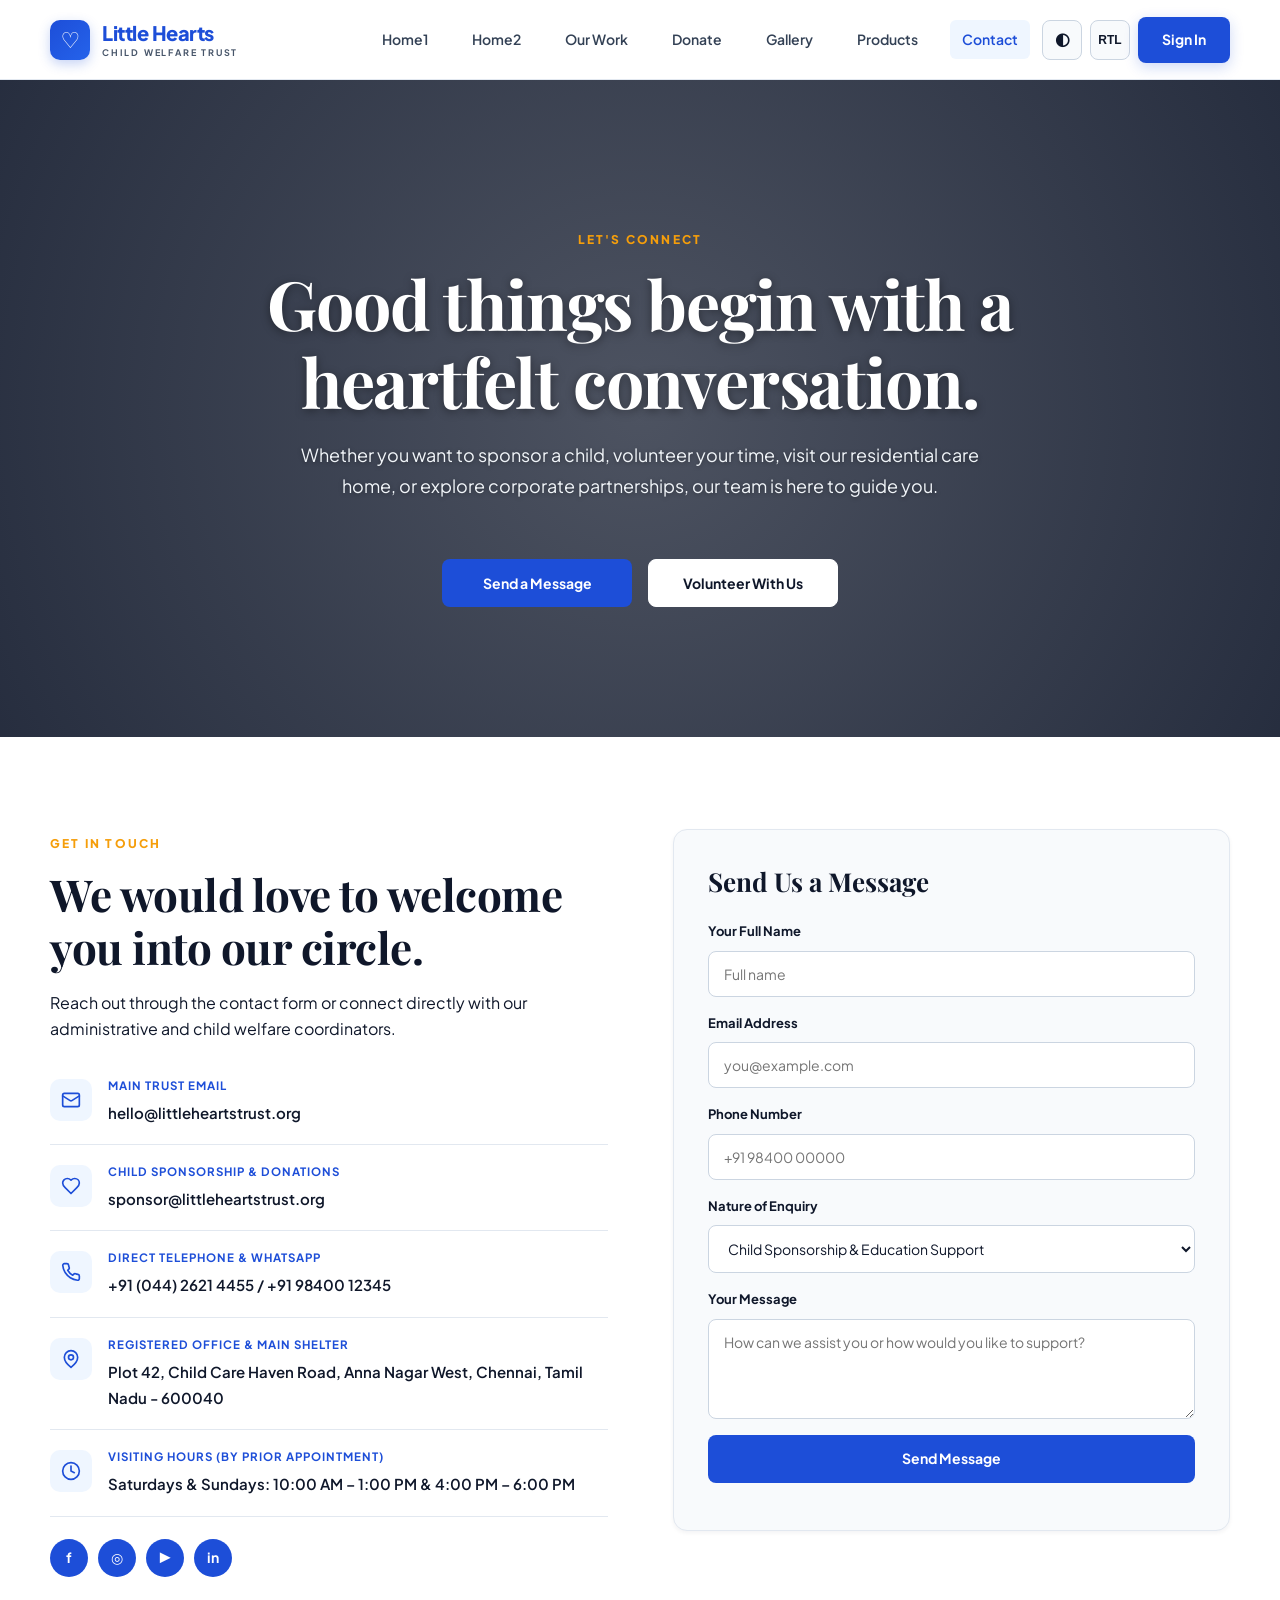
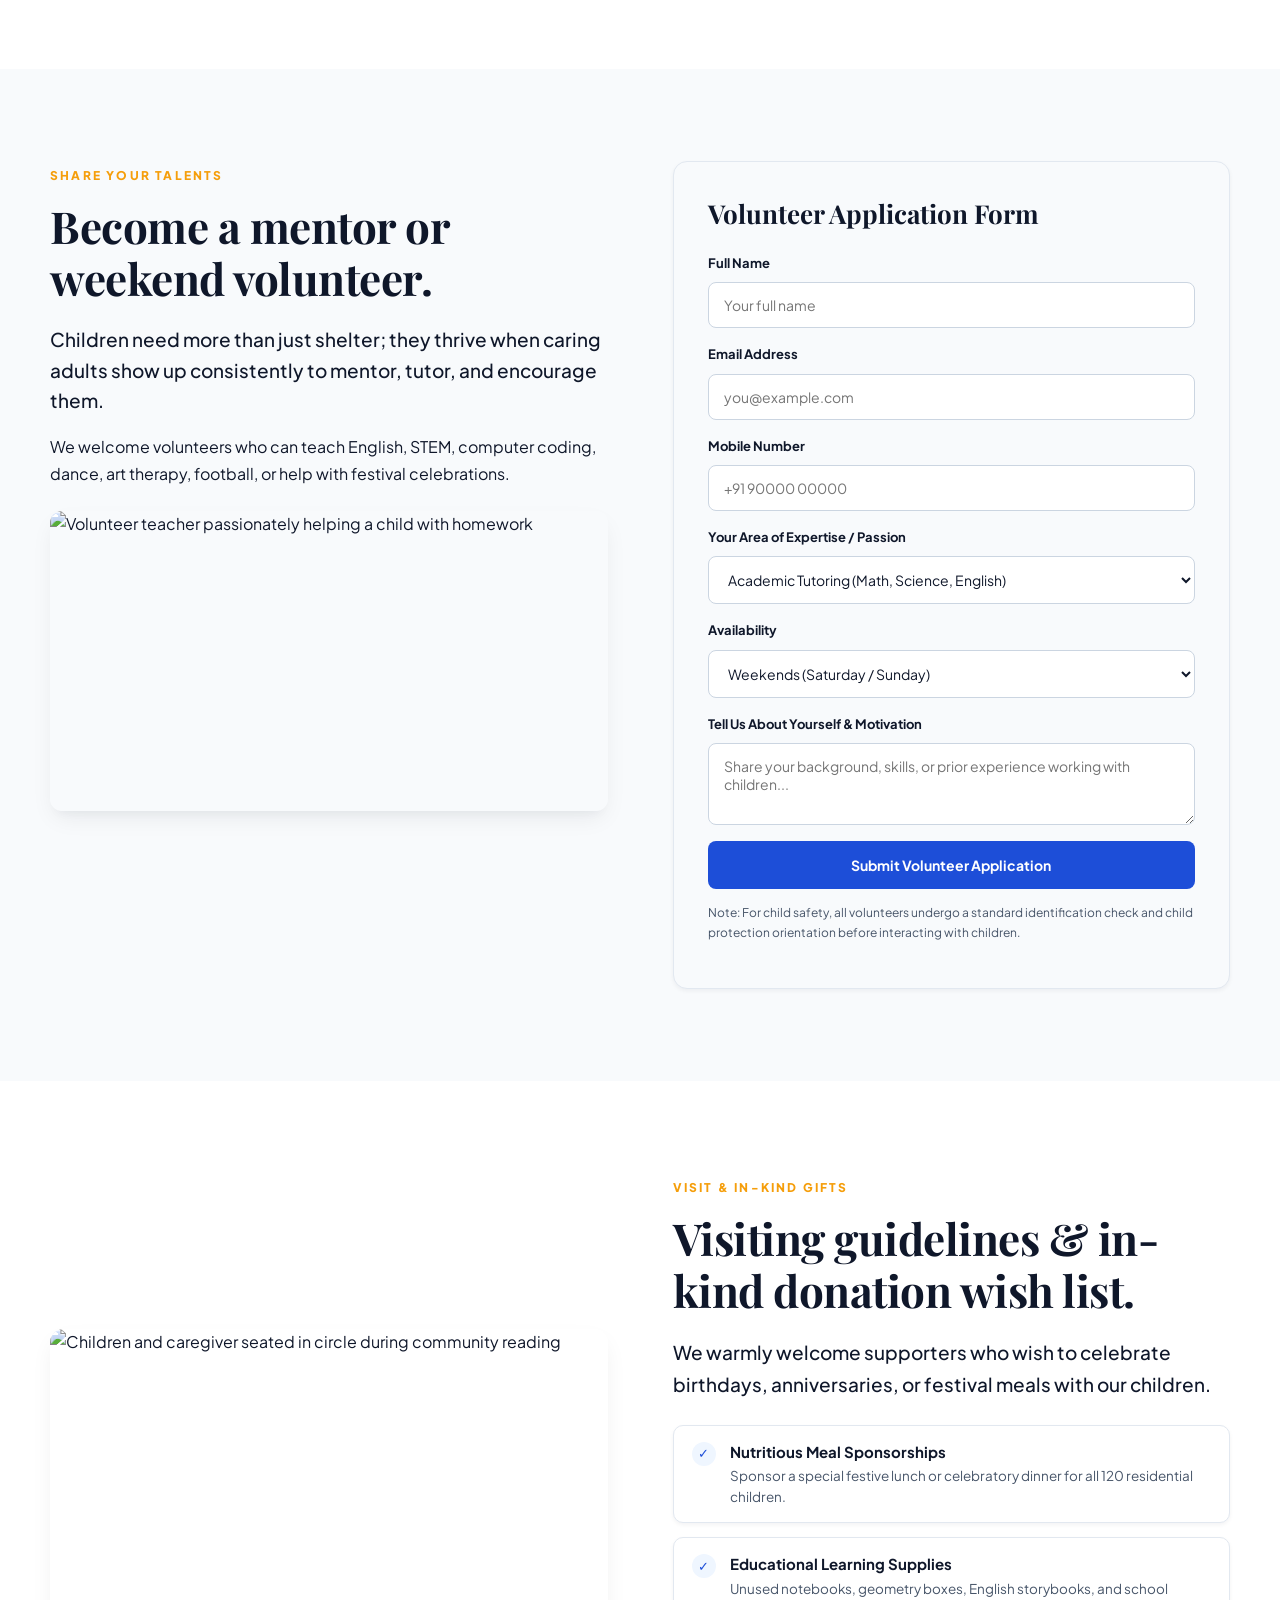
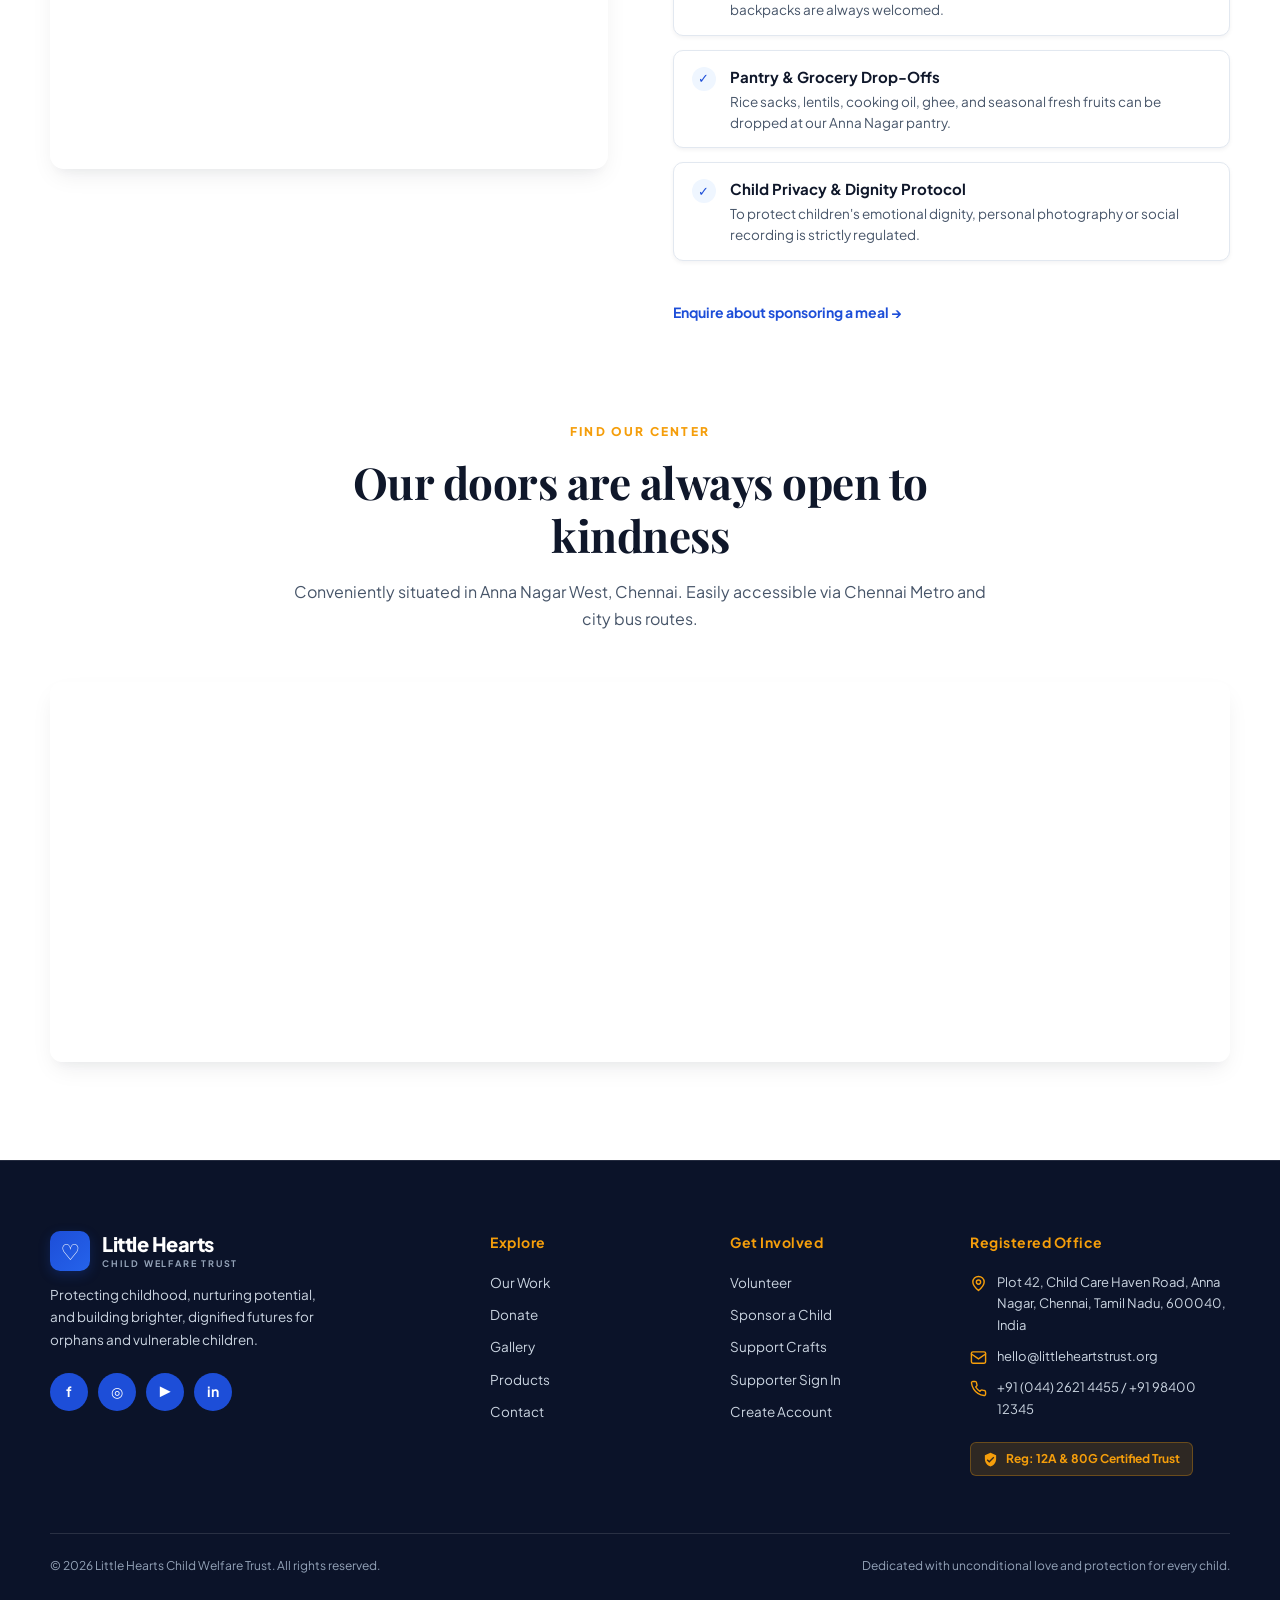
==== commit 2e5ad608: "fix: resolve all 23 UI issues, fix broken images, add FAQ accordion, and polish responsive layouts" ====
--- a/contact.html
+++ b/contact.html
@@ -33,25 +33,54 @@
           <h2>We would love to welcome you into our circle.</h2>
           <p>Reach out through the contact form or connect directly with our administrative and child welfare coordinators.</p>
 
-          <div class="contact-detail">
-            <b>Main Trust Email</b>
-            <span>hello@littleheartstrust.org</span>
-          </div>
-          <div class="contact-detail">
-            <b>Child Sponsorship &amp; Donations</b>
-            <span>sponsor@littleheartstrust.org</span>
-          </div>
-          <div class="contact-detail">
-            <b>Direct Telephone &amp; WhatsApp</b>
-            <span>+91 (044) 2621 4455 / +91 98400 12345</span>
-          </div>
-          <div class="contact-detail">
-            <b>Registered Office &amp; Main Shelter</b>
-            <span>Plot 42, Child Care Haven Road, Anna Nagar West, Chennai, Tamil Nadu - 600040</span>
-          </div>
-          <div class="contact-detail">
-            <b>Visiting Hours (By Prior Appointment)</b>
-            <span>Saturdays &amp; Sundays: 10:00 AM – 1:00 PM &amp; 4:00 PM – 6:00 PM</span>
+          <div class="contact-detail-row">
+            <div class="contact-detail-ico" aria-hidden="true">
+              <svg width="20" height="20" viewBox="0 0 24 24" fill="none" stroke="currentColor" stroke-width="2" stroke-linecap="round" stroke-linejoin="round"><rect width="20" height="16" x="2" y="4" rx="2"/><path d="m22 7-8.97 5.7a1.94 1.94 0 0 1-2.06 0L2 7"/></svg>
+            </div>
+            <div class="contact-detail-body">
+              <b>Main Trust Email</b>
+              <span>hello@littleheartstrust.org</span>
+            </div>
+          </div>
+
+          <div class="contact-detail-row">
+            <div class="contact-detail-ico" aria-hidden="true">
+              <svg width="20" height="20" viewBox="0 0 24 24" fill="none" stroke="currentColor" stroke-width="2" stroke-linecap="round" stroke-linejoin="round"><path d="M19 14c1.49-1.46 3-3.21 3-5.5A5.5 5.5 0 0 0 16.5 3c-1.76 0-3 .5-4.5 2-1.5-1.5-2.74-2-4.5-2A5.5 5.5 0 0 0 2 8.5c0 2.3 1.5 4.05 3 5.5l7 7Z"/></svg>
+            </div>
+            <div class="contact-detail-body">
+              <b>Child Sponsorship &amp; Donations</b>
+              <span>sponsor@littleheartstrust.org</span>
+            </div>
+          </div>
+
+          <div class="contact-detail-row">
+            <div class="contact-detail-ico" aria-hidden="true">
+              <svg width="20" height="20" viewBox="0 0 24 24" fill="none" stroke="currentColor" stroke-width="2" stroke-linecap="round" stroke-linejoin="round"><path d="M22 16.92v3a2 2 0 0 1-2.18 2 19.79 19.79 0 0 1-8.63-3.07 19.5 19.5 0 0 1-6-6 19.79 19.79 0 0 1-3.07-8.67A2 2 0 0 1 4.11 2h3a2 2 0 0 1 2 1.72 12.84 12.84 0 0 0 .7 2.81 2 2 0 0 1-.45 2.11L8.09 9.91a16 16 0 0 0 6 6l1.27-1.27a2 2 0 0 1 2.11-.45 12.84 12.84 0 0 0 2.81.7A2 2 0 0 1 22 16.92z"/></svg>
+            </div>
+            <div class="contact-detail-body">
+              <b>Direct Telephone &amp; WhatsApp</b>
+              <span>+91 (044) 2621 4455 / +91 98400 12345</span>
+            </div>
+          </div>
+
+          <div class="contact-detail-row">
+            <div class="contact-detail-ico" aria-hidden="true">
+              <svg width="20" height="20" viewBox="0 0 24 24" fill="none" stroke="currentColor" stroke-width="2" stroke-linecap="round" stroke-linejoin="round"><path d="M20 10c0 6-8 12-8 12s-8-6-8-12a8 8 0 0 1 16 0Z"/><circle cx="12" cy="10" r="3"/></svg>
+            </div>
+            <div class="contact-detail-body">
+              <b>Registered Office &amp; Main Shelter</b>
+              <span>Plot 42, Child Care Haven Road, Anna Nagar West, Chennai, Tamil Nadu - 600040</span>
+            </div>
+          </div>
+
+          <div class="contact-detail-row">
+            <div class="contact-detail-ico" aria-hidden="true">
+              <svg width="20" height="20" viewBox="0 0 24 24" fill="none" stroke="currentColor" stroke-width="2" stroke-linecap="round" stroke-linejoin="round"><circle cx="12" cy="12" r="10"/><polyline points="12 6 12 12 16 14"/></svg>
+            </div>
+            <div class="contact-detail-body">
+              <b>Visiting Hours (By Prior Appointment)</b>
+              <span>Saturdays &amp; Sundays: 10:00 AM – 1:00 PM &amp; 4:00 PM – 6:00 PM</span>
+            </div>
           </div>
 
           <div class="social-row">
@@ -151,10 +180,34 @@
           <h2>Visiting guidelines &amp; in-kind donation wish list.</h2>
           <p class="lead">We warmly welcome supporters who wish to celebrate birthdays, anniversaries, or festival meals with our children.</p>
           <ul class="check-list">
-            <li><strong>Meal Sponsorships:</strong> You can sponsor a special nutritious festive lunch or dinner for all 120 residential children.</li>
-            <li><strong>Educational Supplies:</strong> Unused notebooks, geometry boxes, English storybooks, and school bags are always needed.</li>
-            <li><strong>Grocery Drop-Offs:</strong> Rice sacks, lentils, cooking oil, ghee, and fresh fruits can be delivered to our Anna Nagar pantry.</li>
-            <li><strong>Child Privacy Protocol:</strong> To protect our children's emotional dignity, personal photography or recording during visits is strictly regulated.</li>
+            <li>
+              <div class="check-list-icon">✓</div>
+              <div class="check-list-content">
+                <strong>Nutritious Meal Sponsorships</strong>
+                <span>Sponsor a special festive lunch or celebratory dinner for all 120 residential children.</span>
+              </div>
+            </li>
+            <li>
+              <div class="check-list-icon">✓</div>
+              <div class="check-list-content">
+                <strong>Educational Learning Supplies</strong>
+                <span>Unused notebooks, geometry boxes, English storybooks, and school backpacks are always welcomed.</span>
+              </div>
+            </li>
+            <li>
+              <div class="check-list-icon">✓</div>
+              <div class="check-list-content">
+                <strong>Pantry &amp; Grocery Drop-Offs</strong>
+                <span>Rice sacks, lentils, cooking oil, ghee, and seasonal fresh fruits can be dropped at our Anna Nagar pantry.</span>
+              </div>
+            </li>
+            <li>
+              <div class="check-list-icon">✓</div>
+              <div class="check-list-content">
+                <strong>Child Privacy &amp; Dignity Protocol</strong>
+                <span>To protect children's emotional dignity, personal photography or social recording is strictly regulated.</span>
+              </div>
+            </li>
           </ul>
           <a class="text-link" href="#contact-form">Enquire about sponsoring a meal →</a>
         </div>
--- a/assets/style.css
+++ b/assets/style.css
@@ -1,29 +1,29 @@
 @import url('https://fonts.googleapis.com/css2?family=Plus+Jakarta+Sans:wght@400;500;600;700;800&family=Playfair+Display:ital,wght@0,600;0,700;1,600&display=swap');
 
 /* ==========================================================================
-   COLOR SYSTEM & ROOT VARIABLES (Requirement 12, Requirement 9)
-   Attractive & Professional Royal Sapphire Trust Blue Palette with Warm Amber
+   COLOR SYSTEM & ROOT VARIABLES
+   Royal Sapphire Trust Blue Palette with Warm Golden Amber Accents
    ========================================================================== */
 :root {
-  --primary: #1d4ed8;            /* Prestigious Royal Sapphire Blue */
+  --primary: #1d4ed8;            /* Royal Sapphire Trust Blue */
   --primary-hover: #1e40af;
   --primary-soft: #eff6ff;
   --primary-rgb: 29, 78, 216;
   --accent: #f59e0b;             /* Warm Golden Amber */
   --accent-hover: #d97706;
   --heart: #e11d48;              /* Caring Rose/Heart Crimson */
-  --green: #1d4ed8;              /* Compatibility alias */
-  --green2: #2563eb;             /* Compatibility alias */
+  --green: #1d4ed8;
+  --green2: #2563eb;
   
-  --ink: #0f172a;                /* Slate 900 - Deep, high contrast text */
-  --ink-soft: #334155;           /* Slate 700 */
-  --muted: #475569;              /* Slate 600 - WCAG AA compliant contrast (>5.5:1) */
+  --ink: #0f172a;                /* High contrast deep slate text */
+  --ink-soft: #334155;
+  --muted: #475569;              /* High contrast WCAG AA (>5.5:1) */
   --paper: #ffffff;              /* Crisp white */
-  --soft: #f8fafc;               /* Slate 50 */
-  --soft-alt: #f1f5f9;           /* Slate 100 */
+  --soft: #f8fafc;
+  --soft-alt: #f1f5f9;
   --card-bg: #ffffff;
-  --line: #e2e8f0;               /* Slate 200 */
-  --line-strong: #cbd5e1;        /* Slate 300 */
+  --line: #e2e8f0;
+  --line-strong: #cbd5e1;
   
   --shadow-sm: 0 2px 4px rgba(15, 23, 42, 0.05);
   --shadow: 0 10px 25px -5px rgba(15, 23, 42, 0.08), 0 8px 10px -6px rgba(15, 23, 42, 0.04);
@@ -34,9 +34,9 @@
 }
 
 :root[data-theme="dark"] {
-  --primary: #3b82f6;            /* Radiant Electric Blue for dark mode */
+  --primary: #3b82f6;            /* Radiant Electric Blue */
   --primary-hover: #60a5fa;
-  --primary-soft: rgba(59, 130, 246, 0.15);
+  --primary-soft: rgba(59, 130, 246, 0.18);
   --primary-rgb: 59, 130, 246;
   --accent: #fbbf24;
   --accent-hover: #f59e0b;
@@ -45,11 +45,11 @@
   --green2: #60a5fa;
   
   --ink: #f8fafc;                /* Crisp white text (>14:1 contrast) */
-  --ink-soft: #e2e8f0;           /* Soft off-white */
-  --muted: #94a3b8;              /* Slate 400 - High contrast on dark */
+  --ink-soft: #e2e8f0;
+  --muted: #cbd5e1;              /* Slate 300 - Clean high contrast */
   --paper: #090e17;              /* Deep dark slate */
   --soft: #111827;               /* Elevated dark surface */
-  --soft-alt: #1e293b;           /* Elevated card surface */
+  --soft-alt: #1e293b;
   --card-bg: #111827;
   --line: #1e293b;
   --line-strong: #334155;
@@ -80,17 +80,20 @@
 }
 
 /* ==========================================================================
-   HEADER & NAVBAR (Requirement 1 & Requirement 3)
-   Center aligned menu options, Sign-in button at end
+   HEADER & NAVBAR (Issue 1, Issue 4, Issue 19)
+   - Order: Theme -> RTL -> Sign In
+   - ALL 3 buttons have the EXACT SAME HEIGHT (40px desktop, 34px mobile)
+   - Navbar stable, no jumping, fixed height
    ========================================================================== */
 .site-header {
-  height: 84px;
+  height: 80px;
   background: var(--paper);
   border-bottom: 1px solid var(--line);
   position: sticky;
   top: 0;
-  z-index: 100;
+  z-index: 1000;
   transition: background-color .25s ease, border-color .25s ease;
+  backdrop-filter: blur(10px);
 }
 
 .nav-wrap {
@@ -98,7 +101,7 @@
   display: flex;
   align-items: center;
   justify-content: space-between;
-  gap: 20px;
+  gap: 16px;
 }
 
 .brand {
@@ -122,9 +125,9 @@
   margin-top: 4px;
 }
 .brand-mark {
-  width: 42px;
-  height: 42px;
-  border-radius: 12px;
+  width: 40px;
+  height: 40px;
+  border-radius: 10px;
   background: linear-gradient(135deg, var(--primary), #2563eb);
   color: #fff;
   display: grid;
@@ -134,12 +137,12 @@
   flex-shrink: 0;
 }
 
-/* Requirement 1: Center Aligned Navbar Menu Options */
+/* Center Aligned Navbar Menu Options */
 .main-nav {
   display: flex;
   align-items: center;
-  justify-content: center; /* CENTER ALIGNED */
-  gap: 22px;
+  justify-content: center;
+  gap: 20px;
   flex: 1;
   margin: 0 auto;
 }
@@ -159,47 +162,82 @@
   background: var(--primary-soft);
 }
 
-/* Requirement 3: Sign In as a prominent button at last */
+.nav-right-cluster {
+  display: flex;
+  align-items: center;
+  gap: 12px;
+  flex-shrink: 0;
+}
+
+/* Issue 1: Theme, RTL, and Sign In buttons - EXACT SAME HEIGHT (40px) */
 .nav-tools {
   display: flex;
   align-items: center;
-  gap: 10px;
+  gap: 8px;
   flex-shrink: 0;
 }
-.nav-signin-btn {
-  padding: 10px 20px;
-  font-size: 13px;
-  font-weight: 700;
-  border-radius: 30px;
-  box-shadow: 0 4px 14px rgba(29, 78, 216, 0.22);
-  white-space: nowrap;
-}
-
-.tool-btn, .menu-toggle {
+.nav-tools .tool-btn {
+  width: 40px;
+  height: 40px;
+  min-width: 40px;
   border: 1px solid var(--line-strong);
   background: var(--soft);
   color: var(--ink);
-  border-radius: 50%;
-  width: 38px;
-  height: 38px;
+  border-radius: 8px;
   cursor: pointer;
   font-weight: 700;
   display: inline-flex;
   align-items: center;
   justify-content: center;
+  box-sizing: border-box;
   transition: all .2s ease;
 }
-.tool-btn:hover, .menu-toggle:hover {
+.nav-tools .tool-btn:hover {
   background: var(--primary-soft);
   color: var(--primary);
   border-color: var(--primary);
 }
-.tool-btn:first-child { font-size: 11px; }
-.theme-toggle { font-size: 16px; }
-.menu-toggle { display: none; border-radius: 10px; font-size: 18px; }
+.tool-btn#rtlToggle { font-size: 12px; }
+.tool-btn.theme-toggle { font-size: 17px; }
+
+.nav-signin-btn {
+  height: 40px;
+  min-height: 40px;
+  padding: 0 20px;
+  font-size: 13.5px;
+  font-weight: 700;
+  border-radius: 8px;
+  display: inline-flex;
+  align-items: center;
+  justify-content: center;
+  box-sizing: border-box;
+  white-space: nowrap;
+  background: var(--primary);
+  color: #ffffff !important;
+  box-shadow: 0 4px 14px rgba(29, 78, 216, 0.22);
+}
+.nav-signin-btn:hover {
+  background: var(--primary-hover);
+  transform: translateY(-2px);
+}
+
+.menu-toggle {
+  display: none;
+  width: 40px;
+  height: 40px;
+  min-width: 40px;
+  border: 1px solid var(--line-strong);
+  background: var(--soft);
+  color: var(--ink);
+  border-radius: 8px;
+  cursor: pointer;
+  font-size: 20px;
+  align-items: center;
+  justify-content: center;
+}
 
 /* ==========================================================================
-   BUTTONS & CTAs (Requirement 5 - Uniform Alignment & Sizing)
+   BUTTONS & CTAs (Issue 7: Dark theme second button text visibility)
    ========================================================================== */
 .btn {
   display: inline-flex;
@@ -228,14 +266,29 @@
 .btn-primary:hover {
   background: var(--primary-hover);
 }
+
+/* Issue 7: High-contrast light button in BOTH light & dark modes */
 .btn-light {
-  background: #ffffff;
-  color: var(--ink) !important;
-  border: 1px solid rgba(255, 255, 255, 0.8);
+  background: #ffffff !important;
+  color: #0f172a !important; /* Always crisp dark text in light theme */
+  border: 1.5px solid #ffffff !important;
 }
 .btn-light:hover {
-  background: #f1f5f9;
-}
+  background: #f1f5f9 !important;
+  color: #0f172a !important;
+}
+:root[data-theme="dark"] .btn-light {
+  background: rgba(255, 255, 255, 0.16) !important;
+  color: #ffffff !important; /* Visible, bright high-contrast text in dark theme */
+  border: 1.5px solid rgba(255, 255, 255, 0.8) !important;
+  backdrop-filter: blur(8px);
+}
+:root[data-theme="dark"] .btn-light:hover {
+  background: rgba(255, 255, 255, 0.28) !important;
+  border-color: #ffffff !important;
+  color: #ffffff !important;
+}
+
 .btn-outline {
   background: transparent;
   color: var(--primary) !important;
@@ -260,7 +313,7 @@
 .actions {
   display: flex;
   gap: 16px;
-  justify-content: center; /* CTA buttons centered in hero */
+  justify-content: center;
   align-items: center;
   flex-wrap: wrap;
   margin-top: 30px;
@@ -271,8 +324,7 @@
 }
 
 /* ==========================================================================
-   HERO SECTIONS (Requirement 10)
-   Centered contents across ALL pages, distinct Orphanage photos for each
+   HERO SECTIONS (Issue 8: Matching Home 1 & Home 2 Aesthetics)
    ========================================================================== */
 .hero, .page-hero {
   position: relative;
@@ -281,7 +333,7 @@
   display: flex;
   align-items: center;
   justify-content: center;
-  text-align: center; /* Centered Hero Content */
+  text-align: center;
   color: #ffffff;
   overflow: hidden;
 }
@@ -293,15 +345,13 @@
   padding: 110px 0 90px;
 }
 
-/* High contrast dark gradient overlay ensuring 100% readability */
 .hero-shade, .page-hero-shade {
   position: absolute;
   inset: 0;
-  background: radial-gradient(circle at center, rgba(15, 23, 42, 0.72) 0%, rgba(15, 23, 42, 0.88) 100%);
+  background: radial-gradient(circle at center, rgba(15, 23, 42, 0.74) 0%, rgba(15, 23, 42, 0.90) 100%);
   z-index: 1;
 }
 
-/* Distinct Orphanage & Child Welfare Hero Background Photos for EVERY page */
 .hero-home1 {
   background-image: url('https://images.unsplash.com/photo-1472162072942-cd5147eb3902?auto=format&fit=crop&w=2000&q=85');
 }
@@ -329,7 +379,7 @@
   z-index: 2;
   display: flex;
   flex-direction: column;
-  align-items: center; /* Exactly centered */
+  align-items: center;
   justify-content: center;
   text-align: center;
   max-width: 900px;
@@ -370,7 +420,7 @@
 
 .hero-note {
   margin: 34px auto 0;
-  background: rgba(15, 23, 42, 0.65);
+  background: rgba(15, 23, 42, 0.70);
   border: 1px solid rgba(245, 158, 11, 0.5);
   border-radius: 30px;
   padding: 10px 24px;
@@ -421,7 +471,7 @@
 }
 
 /* ==========================================================================
-   SECTIONS & TYPOGRAPHY (Requirement 11 - Rich content, no empty gaps)
+   SECTIONS & TYPOGRAPHY
    ========================================================================== */
 .section {
   padding: 92px 0;
@@ -496,7 +546,10 @@
   color: var(--primary-hover);
 }
 
-/* CARDS & CHILD DEVELOPMENT CARDS */
+/* ==========================================================================
+   CARDS & CHILD DEVELOPMENT CARDS
+   Issue 20 & 21: At 768px, last card in 3-card grid aligns in center
+   ========================================================================== */
 .cards {
   display: grid;
   gap: 26px;
@@ -524,7 +577,6 @@
   border-color: var(--primary);
 }
 
-/* Child Development Card Styling */
 .dev-card-img, .photo-card-img {
   position: relative;
   height: 230px;
@@ -572,10 +624,10 @@
   color: var(--muted);
   line-height: 1.65;
   margin: 0 0 20px;
-  flex-grow: 1; /* Automatically pushes button to the bottom */
-}
-
-/* UNIFORM CTA BUTTON ALIGNMENT */
+  flex-grow: 1;
+}
+
+/* UNIFORM CARD CTA BUTTON ALIGNMENT */
 .card-cta,
 .btn.card-cta {
   margin-top: auto !important;
@@ -592,8 +644,6 @@
 
 .action-card {
   padding: 30px;
-  display: flex;
-  flex-direction: column;
 }
 .action-card > b {
   font-size: 13px;
@@ -622,32 +672,65 @@
   box-shadow: var(--shadow);
 }
 
+/* ==========================================================================
+   CHECK LIST / POINTS ARRANGEMENT (Issues 10, 11, 13, 15)
+   Clean structured point card format - perfectly aligned!
+   ========================================================================== */
 .check-list {
   padding: 0;
   list-style: none;
-  margin: 22px 0;
+  margin: 24px 0;
+  display: flex;
+  flex-direction: column;
+  gap: 14px;
 }
 .check-list li {
-  padding: 8px 0;
-  display: flex;
-  align-items: center;
-  gap: 12px;
-  color: var(--ink-soft);
-  font-size: 15px;
-  font-weight: 500;
-}
-.check-list li::before {
-  content: '✓';
-  display: grid;
-  place-items: center;
-  width: 22px;
-  height: 22px;
+  display: flex;
+  align-items: flex-start;
+  gap: 14px;
+  background: var(--card-bg);
+  border: 1px solid var(--line);
+  padding: 14px 18px;
+  border-radius: 10px;
+  box-shadow: var(--shadow-sm);
+  transition: all .2s ease;
+}
+.check-list li:hover {
+  border-color: var(--primary);
+  transform: translateX(4px);
+}
+.check-list-icon {
+  width: 24px;
+  height: 24px;
   border-radius: 50%;
   background: var(--primary-soft);
   color: var(--primary);
-  font-size: 12px;
+  display: grid;
+  place-items: center;
+  font-size: 13px;
   font-weight: 800;
   flex-shrink: 0;
+  margin-top: 2px;
+}
+.check-list-content {
+  flex: 1;
+  text-align: left;
+}
+:root[dir="rtl"] .check-list-content {
+  text-align: right;
+}
+.check-list-content strong {
+  display: block;
+  font-size: 15px;
+  color: var(--ink);
+  margin-bottom: 2px;
+  font-weight: 700;
+}
+.check-list-content span {
+  font-size: 13.5px;
+  color: var(--muted);
+  line-height: 1.55;
+  display: block;
 }
 
 /* QUOTE SECTION */
@@ -670,7 +753,7 @@
   margin: 0 auto;
 }
 
-/* CTA PANEL (Requirement 5) */
+/* CTA PANEL */
 .cta-panel {
   padding: 48px 44px;
   background: linear-gradient(135deg, var(--soft), var(--card-bg));
@@ -696,8 +779,7 @@
 }
 
 /* ==========================================================================
-   PRODUCTS PAGE STYLES (Requirement 2)
-   Orphanage & Child Welfare Vocational Products
+   PRODUCTS PAGE (Issue 12: verified relevant photos & uniform alignment)
    ========================================================================== */
 .products-filter {
   display: flex;
@@ -732,6 +814,7 @@
   flex-direction: column;
   transition: all .25s ease;
   box-shadow: var(--shadow-sm);
+  height: 100%;
 }
 .product-card:hover {
   transform: translateY(-5px);
@@ -742,6 +825,7 @@
   position: relative;
   overflow: hidden;
   height: 250px;
+  background: var(--soft);
 }
 .product-img-wrap img {
   width: 100%;
@@ -823,6 +907,71 @@
 }
 
 /* ==========================================================================
+   FAQ SECTION (Issue 16)
+   ========================================================================== */
+.faq-section {
+  padding: 92px 0;
+  background: var(--soft);
+}
+.faq-list {
+  max-width: 820px;
+  margin: 0 auto;
+  display: flex;
+  flex-direction: column;
+  gap: 16px;
+}
+.faq-item {
+  background: var(--card-bg);
+  border: 1px solid var(--line);
+  border-radius: 12px;
+  overflow: hidden;
+  transition: all .25s ease;
+  box-shadow: var(--shadow-sm);
+}
+.faq-item.active {
+  border-color: var(--primary);
+  box-shadow: var(--shadow);
+}
+.faq-question {
+  width: 100%;
+  padding: 20px 24px;
+  background: transparent;
+  border: 0;
+  display: flex;
+  justify-content: space-between;
+  align-items: center;
+  gap: 16px;
+  font: 700 16px var(--font);
+  color: var(--ink);
+  cursor: pointer;
+  text-align: left;
+}
+:root[dir="rtl"] .faq-question {
+  text-align: right;
+}
+.faq-icon {
+  font-size: 22px;
+  color: var(--primary);
+  font-weight: 700;
+  transition: transform .25s ease;
+  flex-shrink: 0;
+  line-height: 1;
+}
+.faq-item.active .faq-icon {
+  transform: rotate(45deg);
+}
+.faq-answer {
+  display: none;
+  padding: 0 24px 22px;
+  color: var(--muted);
+  font-size: 14.5px;
+  line-height: 1.65;
+}
+.faq-item.active .faq-answer {
+  display: block;
+}
+
+/* ==========================================================================
    WORK & GALLERY & DONATE LAYOUTS
    ========================================================================== */
 .work-grid {
@@ -974,7 +1123,6 @@
   border-color: var(--primary);
   box-shadow: 0 0 0 3px rgba(29, 78, 216, 0.15);
 }
-.full { width: 100%; }
 .form-status {
   font-size: 13px;
   color: var(--primary);
@@ -982,23 +1130,52 @@
   margin-top: 12px;
 }
 
-.contact-detail {
-  display: flex;
-  flex-direction: column;
+/* ==========================================================================
+   CONTACT DETAILS WITH ICONS (Issue 14 & Issue 22)
+   ========================================================================== */
+.contact-detail-row {
+  display: flex;
+  align-items: flex-start;
+  gap: 16px;
+  padding: 18px 0;
   border-bottom: 1px solid var(--line);
-  padding: 16px 0;
-}
-.contact-detail b {
-  font-size: 12px;
+}
+.contact-detail-ico {
+  width: 42px;
+  height: 42px;
+  border-radius: 10px;
+  background: var(--primary-soft);
+  color: var(--primary);
+  display: grid;
+  place-items: center;
+  font-size: 18px;
+  flex-shrink: 0;
+  margin-top: 2px;
+}
+.contact-detail-ico svg {
+  width: 20px;
+  height: 20px;
+}
+.contact-detail-body {
+  flex: 1;
+  text-align: left;
+}
+:root[dir="rtl"] .contact-detail-body {
+  text-align: right;
+}
+.contact-detail-body b {
+  display: block;
+  font-size: 11.5px;
   text-transform: uppercase;
   letter-spacing: 1px;
   color: var(--primary);
   margin-bottom: 4px;
 }
-.contact-detail span {
+.contact-detail-body span {
   font-size: 15px;
   color: var(--ink);
-  font-weight: 500;
+  font-weight: 600;
+  line-height: 1.5;
 }
 
 .social-row {
@@ -1043,7 +1220,7 @@
 }
 
 /* ==========================================================================
-   FOOTER
+   FOOTER (Issue 5: Registered Office icons)
    ========================================================================== */
 .site-footer {
   background: #0b1329;
@@ -1053,7 +1230,7 @@
 }
 .footer-grid {
   display: grid;
-  grid-template-columns: 2fr 1fr 1fr 1.2fr;
+  grid-template-columns: 2fr 1fr 1fr 1.3fr;
   gap: 40px;
 }
 .footer-brand {
@@ -1085,16 +1262,39 @@
 .footer-grid > div > a:not(.brand):hover {
   color: #ffffff;
 }
+
+.footer-icon-line {
+  display: flex !important;
+  align-items: flex-start;
+  gap: 10px;
+  margin: 10px 0 !important;
+  font-size: 13px !important;
+  color: #cbd5e1 !important;
+}
+.footer-ico {
+  width: 17px;
+  height: 17px;
+  flex-shrink: 0;
+  margin-top: 3px;
+  color: var(--accent);
+}
 .footer-badge {
-  display: inline-block;
+  display: inline-flex !important;
+  align-items: center;
+  gap: 8px;
   background: rgba(245, 158, 11, 0.15);
   color: var(--accent) !important;
   border: 1px solid rgba(245, 158, 11, 0.3);
-  padding: 4px 10px;
-  border-radius: 4px;
-  font-size: 11px !important;
+  padding: 6px 12px;
+  border-radius: 6px;
+  font-size: 12px !important;
   font-weight: 700;
-  margin-top: 8px;
+  margin-top: 12px;
+}
+.badge-ico {
+  width: 15px;
+  height: 15px;
+  flex-shrink: 0;
 }
 .footer-bottom {
   border-top: 1px solid rgba(255, 255, 255, 0.12);
@@ -1109,13 +1309,53 @@
 }
 
 /* ==========================================================================
-   AUTHENTICATION PAGES (Requirement 7 & Requirement 8)
-   - STRICTLY NO IMAGES
-   - Authentication card aligned to exact center
-   - Social media icons aligned properly to center (no repetition)
-   - RTL and Theme button outside card at top right corner
-   - Brand name inside the card aligned center
-   - Terms and conditions checkbox
+   BACK TO TOP BUTTON (Issue 6)
+   ========================================================================== */
+.back-to-top {
+  position: fixed;
+  bottom: 30px;
+  right: 30px;
+  width: 44px;
+  height: 44px;
+  border-radius: 50%;
+  background: var(--primary);
+  color: #ffffff;
+  border: 2px solid rgba(255, 255, 255, 0.3);
+  box-shadow: 0 8px 25px rgba(0, 0, 0, 0.3);
+  font-size: 18px;
+  font-weight: 800;
+  cursor: pointer;
+  display: flex;
+  align-items: center;
+  justify-content: center;
+  opacity: 0;
+  visibility: hidden;
+  transform: translateY(20px);
+  transition: all .3s ease;
+  z-index: 999;
+}
+.back-to-top.visible {
+  opacity: 1;
+  visibility: visible;
+  transform: translateY(0);
+}
+.back-to-top:hover {
+  background: var(--primary-hover);
+  transform: translateY(-4px);
+  box-shadow: 0 12px 30px rgba(29, 78, 216, 0.4);
+}
+:root[dir="rtl"] .back-to-top {
+  right: auto;
+  left: 30px;
+}
+
+/* ==========================================================================
+   AUTHENTICATION PAGES (Issue 17, 18, 23)
+   - Password Eye Toggle
+   - Remember Me & Forgot Password
+   - Confirm Password
+   - Remove "Back to website"
+   - RTL/Theme outside card in mobile
    ========================================================================== */
 .auth-body {
   min-height: 100vh;
@@ -1123,12 +1363,11 @@
   background: linear-gradient(135deg, var(--soft) 0%, var(--paper) 50%, var(--soft-alt) 100%);
   display: flex;
   align-items: center;
-  justify-content: center; /* Center Aligned Card */
-  padding: 30px 20px;
+  justify-content: center;
+  padding: 40px 20px;
   position: relative;
 }
 
-/* Requirement 7: RTL and Theme button OUTSIDE card at top right corner */
 .auth-top-tools {
   position: fixed;
   top: 24px;
@@ -1136,7 +1375,12 @@
   display: flex;
   align-items: center;
   gap: 10px;
-  z-index: 100;
+  z-index: 1000;
+}
+.auth-top-tools .tool-btn {
+  width: 40px;
+  height: 40px;
+  border-radius: 8px;
 }
 
 .auth-wrap {
@@ -1154,11 +1398,10 @@
   text-align: left;
 }
 
-/* Requirement 7: Brandname INSIDE card aligned center */
 .auth-card-brand {
   display: flex;
   align-items: center;
-  justify-content: center; /* Centered */
+  justify-content: center;
   text-align: center;
   margin: 0 auto 28px;
   width: fit-content;
@@ -1206,13 +1449,85 @@
   font: 14px var(--font);
   outline: none;
   transition: all .2s ease;
+  box-sizing: border-box;
 }
 .auth-card input:focus {
   border-color: var(--primary);
   box-shadow: 0 0 0 3px rgba(29, 78, 216, 0.15);
 }
 
-/* Requirement 8: Terms and Conditions Checkbox */
+/* Password Eye Toggle (Issue 17) */
+.password-input-wrap {
+  position: relative;
+  display: flex;
+  align-items: center;
+  width: 100%;
+}
+.password-input-wrap input {
+  padding-right: 46px !important;
+}
+:root[dir="rtl"] .password-input-wrap input {
+  padding-right: 14px !important;
+  padding-left: 46px !important;
+}
+.password-toggle-btn {
+  position: absolute;
+  right: 12px;
+  background: transparent;
+  border: 0;
+  color: var(--muted);
+  cursor: pointer;
+  padding: 4px;
+  display: grid;
+  place-items: center;
+  transition: color .2s ease;
+  z-index: 2;
+}
+:root[dir="rtl"] .password-toggle-btn {
+  right: auto;
+  left: 12px;
+}
+.password-toggle-btn:hover {
+  color: var(--primary);
+}
+.eye-ico {
+  width: 20px;
+  height: 20px;
+}
+
+/* Remember Me & Forgot Password Row (Issue 17) */
+.auth-options-row {
+  display: flex;
+  justify-content: space-between;
+  align-items: center;
+  margin: 12px 0 16px;
+  font-size: 13px;
+}
+.remember-checkbox {
+  display: inline-flex !important;
+  align-items: center;
+  gap: 8px;
+  cursor: pointer;
+  color: var(--muted);
+  font-weight: 500 !important;
+  margin: 0 !important;
+}
+.remember-checkbox input[type="checkbox"] {
+  width: 17px !important;
+  height: 17px !important;
+  accent-color: var(--primary);
+  cursor: pointer;
+  margin: 0 !important;
+}
+.forgot-link {
+  color: var(--primary);
+  font-weight: 600;
+}
+.forgot-link:hover {
+  text-decoration: underline;
+}
+
+/* Terms and Conditions Checkbox (Issue 17) */
 .terms-checkbox {
   display: flex !important;
   align-items: flex-start;
@@ -1225,10 +1540,10 @@
   line-height: 1.45;
 }
 .terms-checkbox input[type="checkbox"] {
-  width: 18px;
-  height: 18px;
+  width: 18px !important;
+  height: 18px !important;
   accent-color: var(--primary);
-  margin-top: 2px;
+  margin-top: 2px !important;
   flex-shrink: 0;
   cursor: pointer;
 }
@@ -1260,10 +1575,9 @@
   letter-spacing: 0.5px;
 }
 
-/* Requirement 7: Social Media Icons Centered Properly (NO REPETITION) */
 .auth-social-row {
   display: flex;
-  justify-content: center; /* CENTER ALIGNED */
+  justify-content: center;
   align-items: center;
   gap: 14px;
   margin: 14px 0 22px;
@@ -1301,18 +1615,6 @@
   text-decoration: underline;
 }
 
-.back-home {
-  display: inline-block;
-  color: var(--muted);
-  font-size: 13px;
-  font-weight: 600;
-  margin-top: 14px;
-  transition: color .2s ease;
-}
-.back-home:hover {
-  color: var(--primary);
-}
-
 /* ==========================================================================
    RTL SUPPORT
    ========================================================================== */
@@ -1338,11 +1640,10 @@
 }
 
 /* ==========================================================================
-   RESPONSIVE DESIGN & ALIGNMENTS (Requirement 4)
-   Perfect alignment in 768px, 1024px, Mobile & Tablet views
+   RESPONSIVE DESIGN (Issue 19, Issue 20, Issue 21, Issue 22, Issue 23)
    ========================================================================== */
 
-/* 1024px View (Tablet Landscape / Small Laptops) */
+/* 1024px View */
 @media (max-width: 1024px) {
   .container {
     width: min(960px, calc(100% - 40px));
@@ -1358,9 +1659,9 @@
     font-size: 18px;
   }
   .brand-mark {
-    width: 38px;
-    height: 38px;
-    font-size: 19px;
+    width: 36px;
+    height: 36px;
+    font-size: 18px;
   }
   .split {
     gap: 40px;
@@ -1387,7 +1688,7 @@
     gap: 40px;
   }
   .footer-grid {
-    grid-template-columns: 1.5fr 1fr 1fr 1fr;
+    grid-template-columns: 1.5fr 1fr 1fr 1.3fr;
     gap: 28px;
   }
 }
@@ -1395,28 +1696,23 @@
 /* 860px - 768px View (Tablet Portrait) */
 @media (max-width: 860px) {
   .site-header {
-    height: 76px;
+    height: 72px;
   }
   .menu-toggle {
     display: inline-flex;
-    margin-left: auto;
-  }
-  .nav-signin-btn {
-    padding: 8px 16px;
-    font-size: 12.5px;
   }
   .main-nav {
     display: none;
     position: absolute;
-    top: 76px;
+    top: 72px;
     left: 0;
     right: 0;
     background: var(--paper);
     padding: 24px;
     border-bottom: 1px solid var(--line);
     flex-direction: column;
-    align-items: center; /* Center aligned options on tablet */
-    gap: 12px;
+    align-items: center;
+    gap: 10px;
     box-shadow: 0 20px 40px rgba(0, 0, 0, 0.15);
   }
   .main-nav.open {
@@ -1426,11 +1722,23 @@
     font-size: 15px;
     padding: 10px 18px;
     width: 100%;
-    max-width: 300px;
+    max-width: 320px;
     text-align: center;
   }
   
-  /* 768px content adjustments */
+  /* Issue 20 & 21: At 768px view, LAST CARD in 3-card grid FIX IN CENTER */
+  .cards.three {
+    grid-template-columns: repeat(2, 1fr) !important;
+    gap: 24px;
+  }
+  .cards.three > :last-child:nth-child(odd) {
+    grid-column: 1 / -1 !important;
+    max-width: 440px;
+    margin-left: auto !important;
+    margin-right: auto !important;
+    width: 100%;
+  }
+
   .hero {
     min-height: 560px;
   }
@@ -1451,7 +1759,6 @@
   .split, .feature-band, .donate-layout, .contact-layout, .volunteer-layout {
     grid-template-columns: 1fr;
     gap: 36px;
-    text-align: center;
   }
   .split div, .feature-band div, .volunteer-layout div {
     display: flex;
@@ -1463,14 +1770,28 @@
     margin: 0 auto;
     height: 350px;
   }
-  .check-list {
-    text-align: left;
-    margin: 20px auto;
-  }
-  
-  .cards.three {
-    grid-template-columns: 1fr 1fr;
-  }
+
+  /* Issue 22: Align Contact Details in Middle on Mobile & 768 */
+  .contact-layout > div:first-child {
+    display: flex;
+    flex-direction: column;
+    align-items: center;
+    text-align: center;
+  }
+  .contact-detail-row {
+    flex-direction: column;
+    align-items: center;
+    text-align: center;
+    width: 100%;
+    max-width: 480px;
+  }
+  .contact-detail-body {
+    text-align: center;
+  }
+  .contact-layout .social-row {
+    justify-content: center;
+  }
+
   .work-grid {
     grid-template-columns: 1fr;
   }
@@ -1488,27 +1809,81 @@
     align-items: center;
     padding: 40px 28px;
   }
-}
-
-/* 560px & Under (Mobile View) */
+  .cta-panel .btn {
+    width: 100%;
+    max-width: 320px;
+  }
+}
+
+/* 560px & Under (Mobile View - Issue 19 & Issue 23) */
 @media (max-width: 560px) {
   .container {
-    width: min(100% - 32px, 1180px);
+    width: min(100% - 24px, 1180px);
   }
   .site-header {
-    height: 70px;
+    height: 68px;
   }
   .brand {
-    font-size: 17px;
+    font-size: 15px;
+    max-width: 165px;
+    gap: 8px;
   }
   .brand-mark {
-    width: 36px;
-    height: 36px;
-    font-size: 18px;
-  }
-  .tool-btn, .menu-toggle {
+    width: 32px;
+    height: 32px;
+    font-size: 16px;
+    border-radius: 8px;
+  }
+  .brand small {
+    display: none;
+  }
+
+  /* Mobile tools sizing: perfectly balanced at 34px height */
+  .nav-right-cluster {
+    gap: 6px;
+  }
+  .nav-tools {
+    gap: 5px;
+  }
+  .nav-tools .tool-btn {
     width: 34px;
     height: 34px;
+    min-width: 34px;
+    font-size: 11px;
+    border-radius: 6px;
+  }
+  .tool-btn.theme-toggle { font-size: 14px; }
+  .nav-signin-btn {
+    height: 34px;
+    min-height: 34px;
+    padding: 0 12px;
+    font-size: 12px;
+    border-radius: 6px;
+  }
+  .menu-toggle {
+    width: 34px;
+    height: 34px;
+    min-width: 34px;
+    border-radius: 6px;
+    font-size: 17px;
+  }
+
+  /* Issue 23: Keep Theme & RTL Outside the card in Mobile */
+  .auth-body {
+    padding-top: 85px !important;
+    padding-left: 16px;
+    padding-right: 16px;
+    align-items: flex-start;
+  }
+  .auth-top-tools {
+    top: 16px !important;
+    right: 16px !important;
+    position: fixed !important;
+    z-index: 1000 !important;
+  }
+  :root[dir="rtl"] .auth-top-tools {
+    left: 16px !important;
+    right: auto !important;
   }
   
   .hero {
@@ -1544,7 +1919,10 @@
     padding: 65px 0;
   }
   .cards.three, .cards.four, .gallery-grid {
-    grid-template-columns: 1fr;
+    grid-template-columns: 1fr !important;
+  }
+  .cards.three > :last-child:nth-child(odd) {
+    max-width: 100%;
   }
   .work-grid article {
     grid-template-columns: 1fr;
@@ -1577,11 +1955,16 @@
   .auth-card {
     padding: 28px 20px;
   }
-  .auth-top-tools {
-    top: 14px;
-    right: 14px;
-  }
-  :root[dir="rtl"] .auth-top-tools {
-    left: 14px;
-  }
-}
+
+  .back-to-top {
+    bottom: 20px;
+    right: 20px;
+    width: 40px;
+    height: 40px;
+    font-size: 16px;
+  }
+  :root[dir="rtl"] .back-to-top {
+    left: 20px;
+    right: auto;
+  }
+}
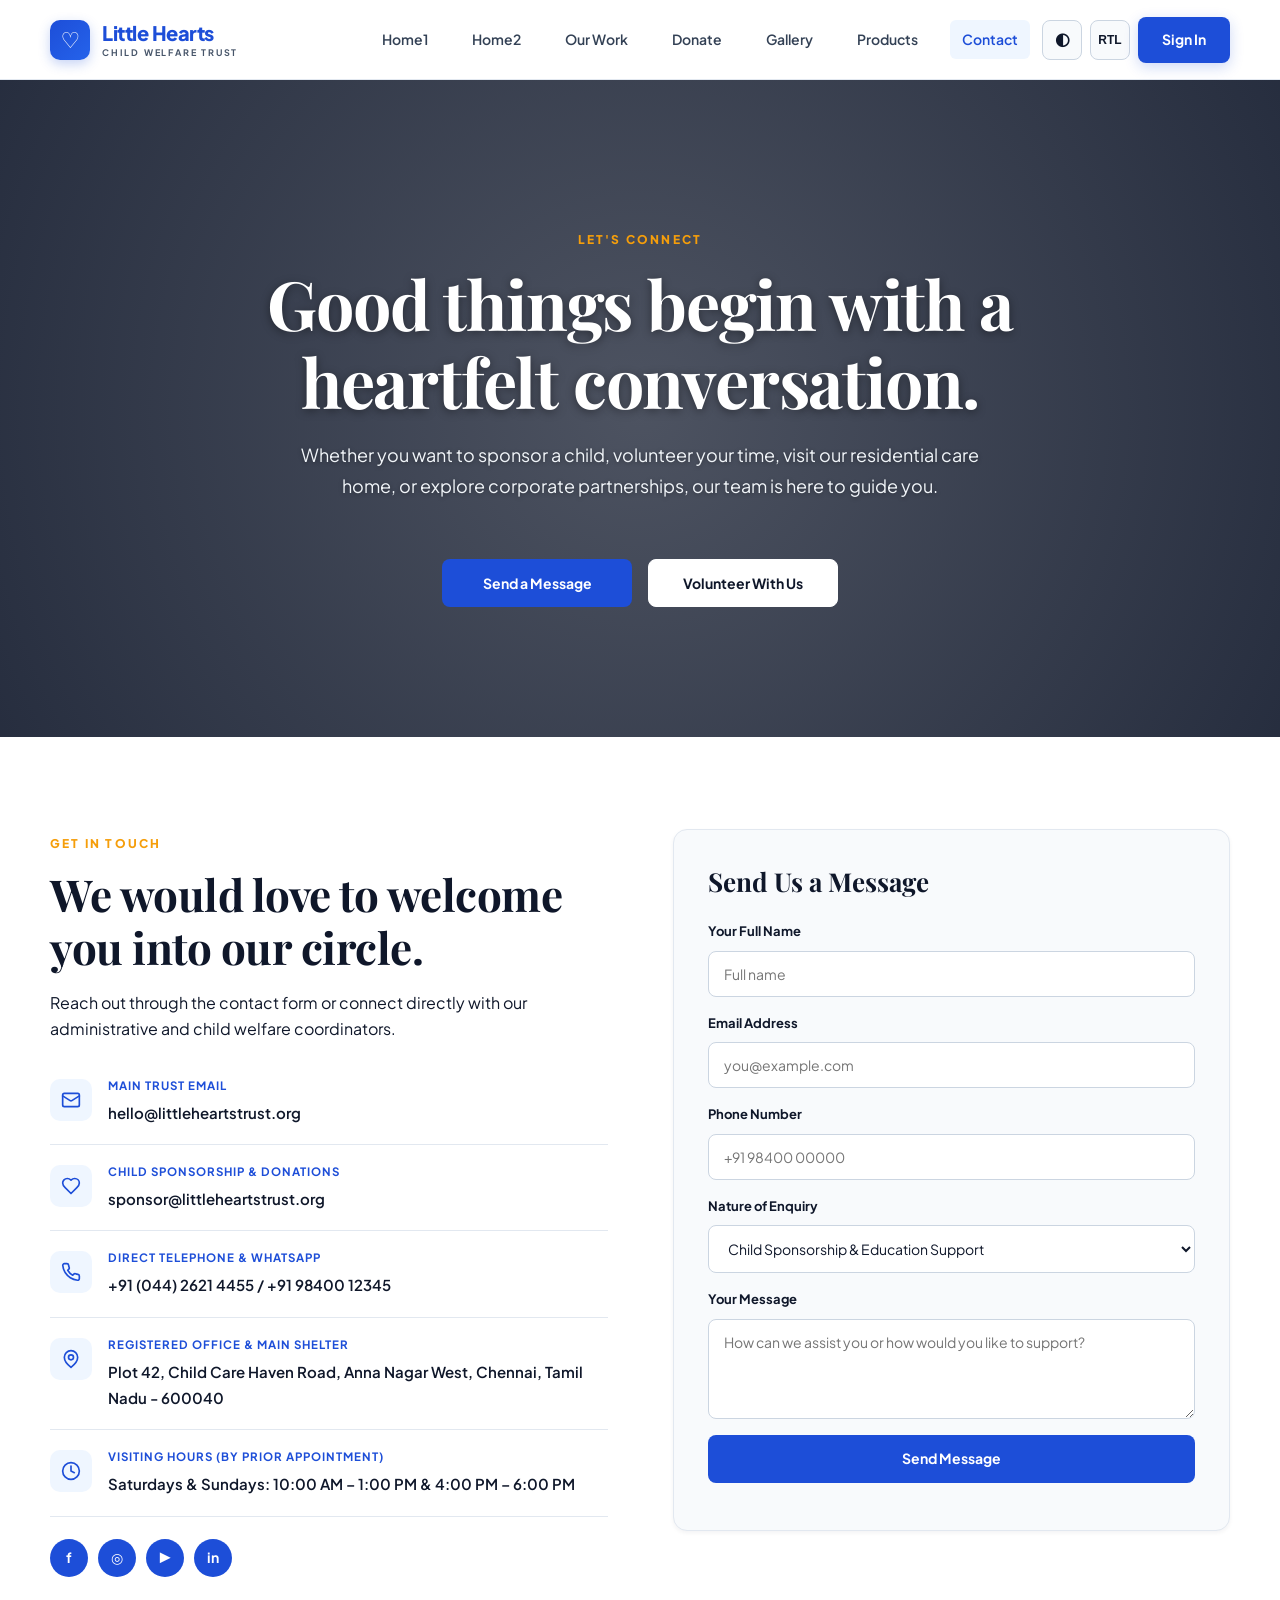
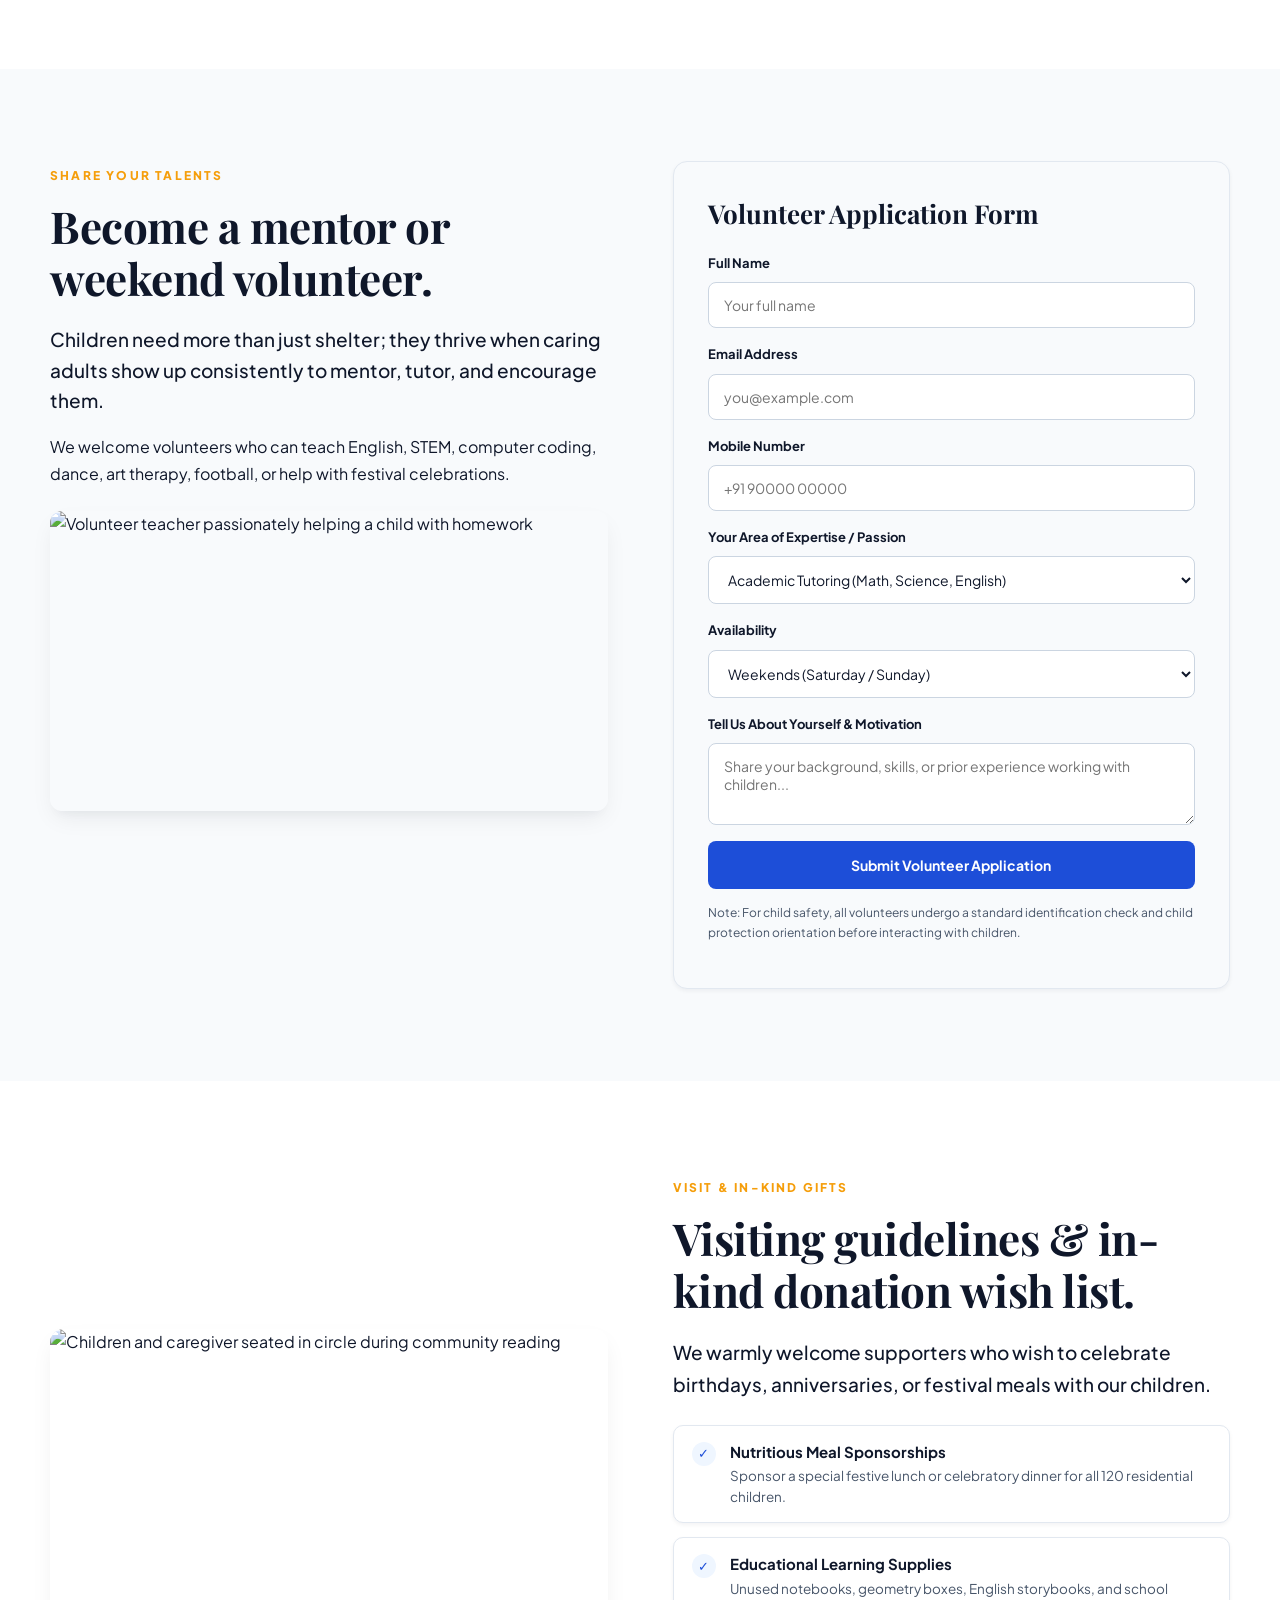
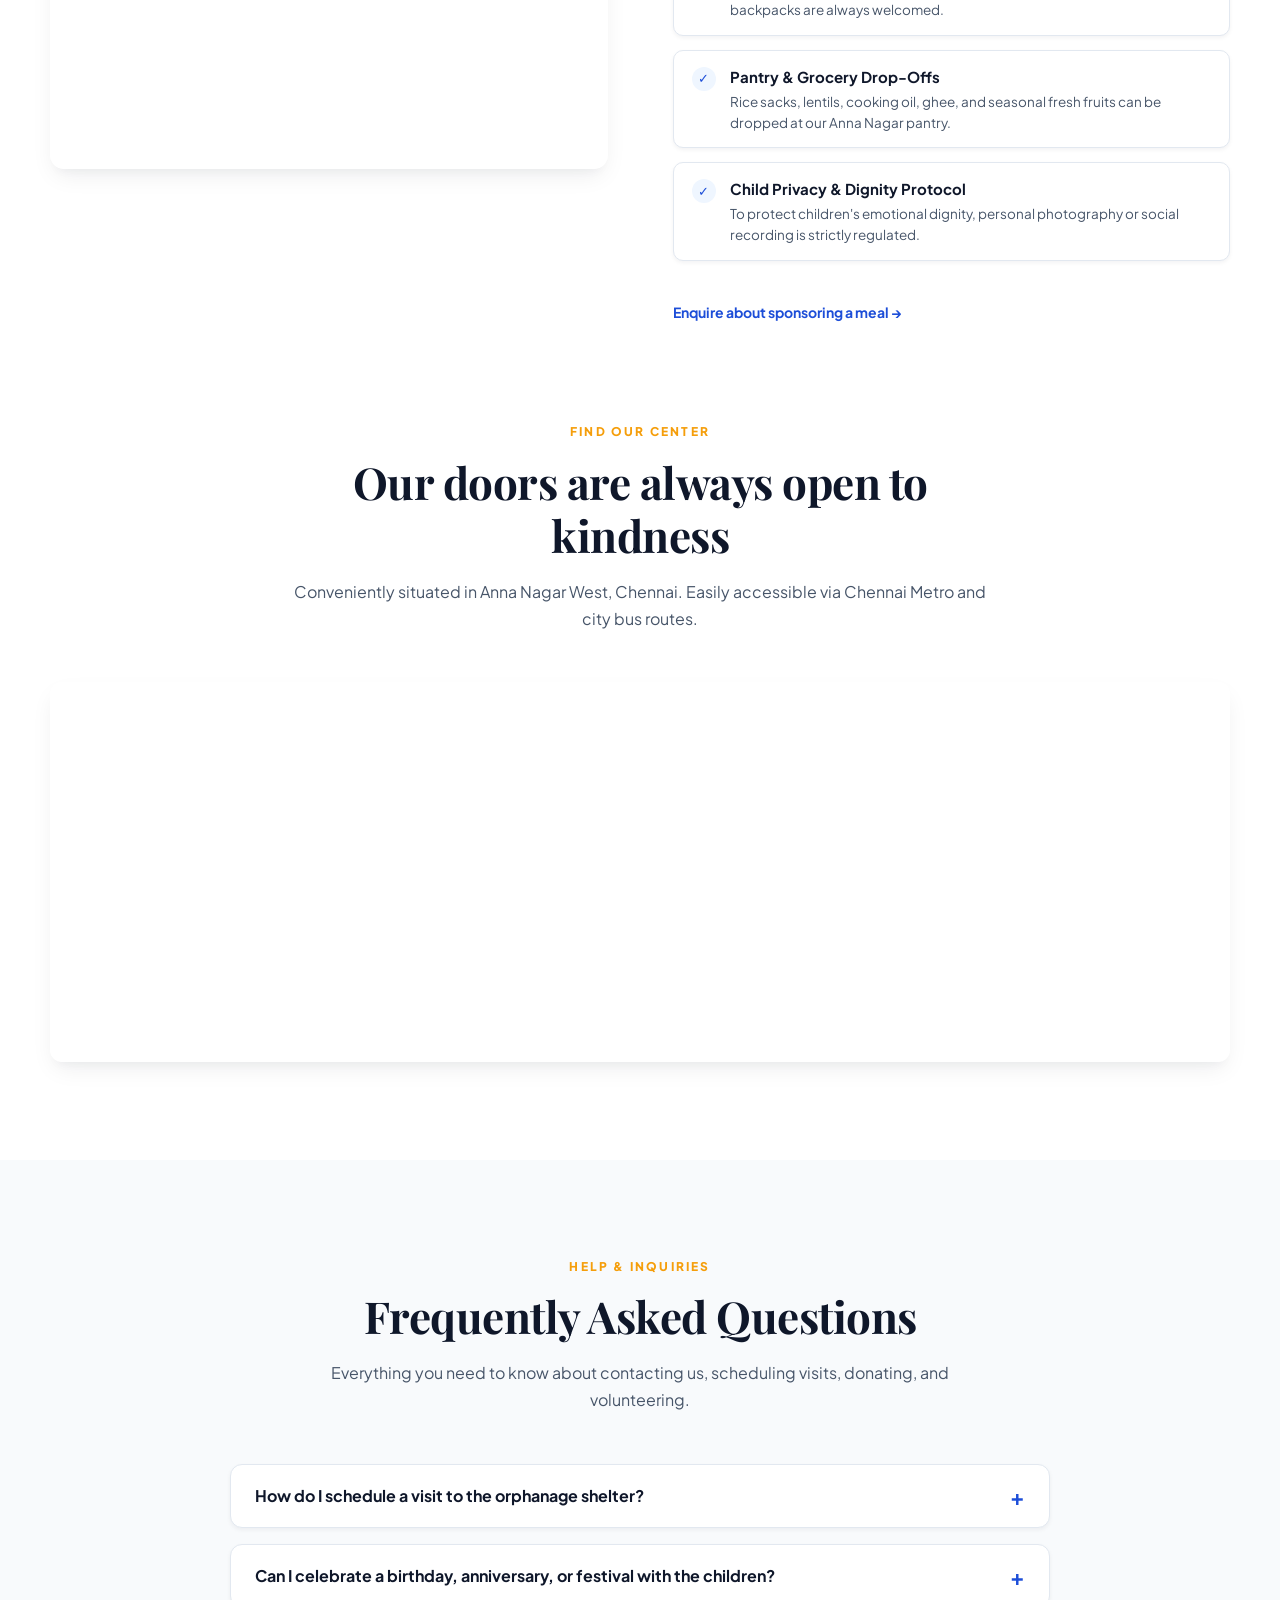
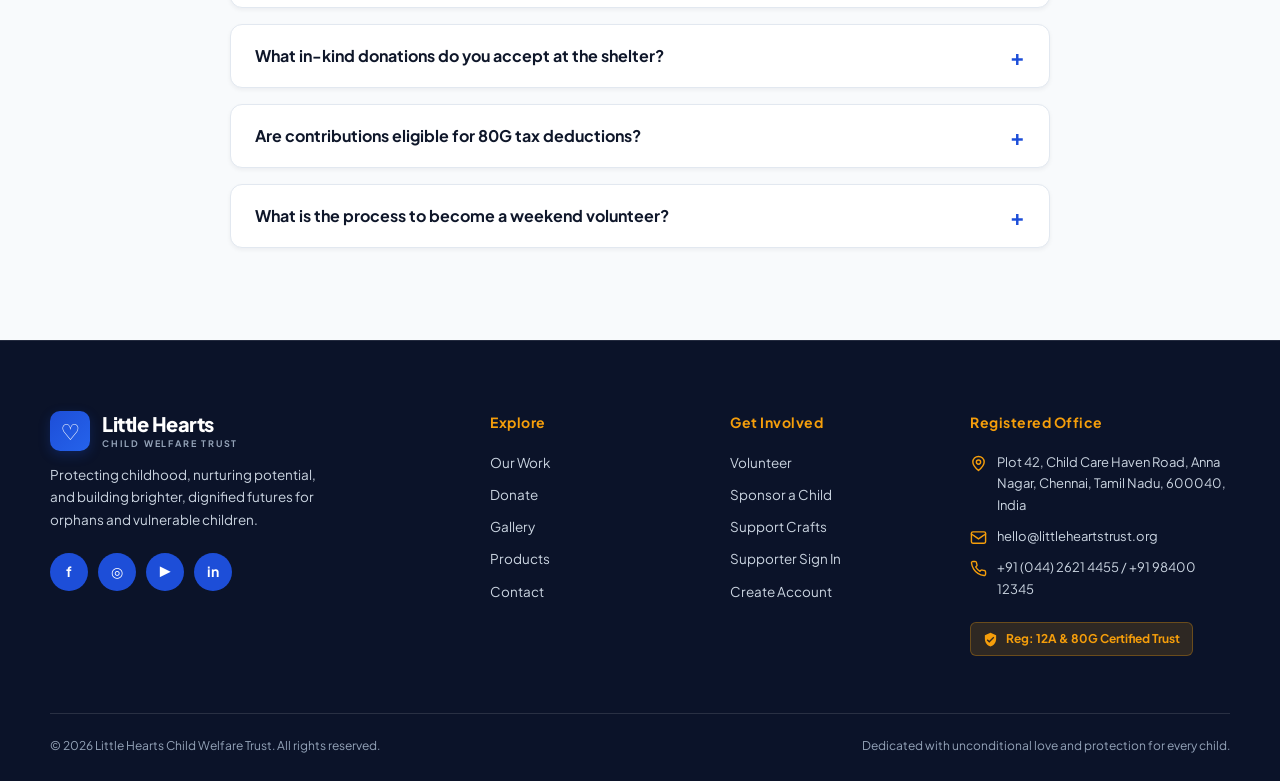
==== commit c13fa4a0: "fix: update Home2 hero design with orphan child photo, add FAQ to contact page, remove terms from si" ====
--- a/contact.html
+++ b/contact.html
@@ -225,6 +225,63 @@
         <iframe title="Map location of Little Hearts Child Welfare Trust" src="https://www.openstreetmap.org/export/embed.html?bbox=80.18%2C13.06%2C80.24%2C13.11&layer=mapnik&marker=13.085%2C80.21" loading="lazy"></iframe>
       </div>
     </section>
+    <!-- Frequently Asked Questions (Contact Page) -->
+    <section class="section faq-section soft" id="faq">
+      <div class="container" style="max-width: 900px;">
+        <div class="section-head" style="text-align: center;">
+          <span class="eyebrow">HELP &amp; INQUIRIES</span>
+          <h2>Frequently Asked Questions</h2>
+          <p>Everything you need to know about contacting us, scheduling visits, donating, and volunteering.</p>
+        </div>
+        <div class="faq-list">
+          <div class="faq-item">
+            <button class="faq-question" type="button" aria-expanded="false">
+              <span>How do I schedule a visit to the orphanage shelter?</span>
+              <span class="faq-icon" aria-hidden="true">+</span>
+            </button>
+            <div class="faq-answer">
+              <p>Visits are strictly arranged by prior appointment to safeguard our children's daily schooling and emotional privacy. Visiting hours are Saturdays and Sundays (10:00 AM – 1:00 PM and 4:00 PM – 6:00 PM). Please submit an enquiry via this Contact page at least 3 business days in advance.</p>
+            </div>
+          </div>
+          <div class="faq-item">
+            <button class="faq-question" type="button" aria-expanded="false">
+              <span>Can I celebrate a birthday, anniversary, or festival with the children?</span>
+              <span class="faq-icon" aria-hidden="true">+</span>
+            </button>
+            <div class="faq-answer">
+              <p>Yes, donors are welcome to sponsor celebratory meals or snacks for our 120 residential children. Please contact our sponsorship coordinator at least a week ahead so we can coordinate with our pantry and dining schedule.</p>
+            </div>
+          </div>
+          <div class="faq-item">
+            <button class="faq-question" type="button" aria-expanded="false">
+              <span>What in-kind donations do you accept at the shelter?</span>
+              <span class="faq-icon" aria-hidden="true">+</span>
+            </button>
+            <div class="faq-answer">
+              <p>We welcome brand new school supplies, notebooks, drawing kits, hygiene products, and unexpired groceries (rice, lentils, cooking oil, health supplements). For child dignity and health standards, we do not accept used undergarments or opened perishable foods.</p>
+            </div>
+          </div>
+          <div class="faq-item">
+            <button class="faq-question" type="button" aria-expanded="false">
+              <span>Are contributions eligible for 80G tax deductions?</span>
+              <span class="faq-icon" aria-hidden="true">+</span>
+            </button>
+            <div class="faq-answer">
+              <p>Yes. Little Hearts Child Welfare Trust is certified under Section 12A and 80G of the Income Tax Act. All monetary donations receive an official tax deduction certificate with 50% exemption benefit.</p>
+            </div>
+          </div>
+          <div class="faq-item">
+            <button class="faq-question" type="button" aria-expanded="false">
+              <span>What is the process to become a weekend volunteer?</span>
+              <span class="faq-icon" aria-hidden="true">+</span>
+            </button>
+            <div class="faq-answer">
+              <p>Simply fill out the Volunteer Application Form on this page. Our child protection team will contact you for a brief orientation, verification of government ID, and schedule alignment.</p>
+            </div>
+          </div>
+        </div>
+      </div>
+    </section>
   </main>
 
   <div id="site-footer"></div>
--- a/assets/style.css
+++ b/assets/style.css
@@ -289,6 +289,24 @@
   color: #ffffff !important;
 }
 
+/* In all Hero sections (both light and dark theme), keep the second button solid white for maximum contrast */
+.hero .btn-light,
+.page-hero .btn-light,
+:root[data-theme="dark"] .hero .btn-light,
+:root[data-theme="dark"] .page-hero .btn-light {
+  background: #ffffff !important;
+  color: #0f172a !important;
+  border: 1.5px solid #ffffff !important;
+  font-weight: 700 !important;
+}
+.hero .btn-light:hover,
+.page-hero .btn-light:hover,
+:root[data-theme="dark"] .hero .btn-light:hover,
+:root[data-theme="dark"] .page-hero .btn-light:hover {
+  background: #f1f5f9 !important;
+  color: #0f172a !important;
+}
+
 .btn-outline {
   background: transparent;
   color: var(--primary) !important;
@@ -356,7 +374,7 @@
   background-image: url('https://images.unsplash.com/photo-1472162072942-cd5147eb3902?auto=format&fit=crop&w=2000&q=85');
 }
 .hero-home2 {
-  background-image: url('https://images.unsplash.com/photo-1529156069898-49953e39b3ac?auto=format&fit=crop&w=2000&q=85');
+  background-image: url('https://images.unsplash.com/photo-1542810634-71277d95dcbb?auto=format&fit=crop&w=2000&q=85');
 }
 .hero-work {
   background-image: url('https://images.unsplash.com/photo-1516738901171-8eb4fc13bd20?auto=format&fit=crop&w=2000&q=85');
@@ -1457,42 +1475,66 @@
 }
 
 /* Password Eye Toggle (Issue 17) */
+/* Password Eye Toggle (Issue 17 & Aligned Inside Input) */
+.password-wrap,
 .password-input-wrap {
-  position: relative;
-  display: flex;
-  align-items: center;
-  width: 100%;
-}
+  position: relative !important;
+  display: block !important;
+  width: 100% !important;
+  margin-top: 8px !important;
+}
+.password-wrap input,
 .password-input-wrap input {
-  padding-right: 46px !important;
-}
+  display: block !important;
+  width: 100% !important;
+  margin-top: 0 !important;
+  padding: 13px 48px 13px 15px !important;
+  box-sizing: border-box !important;
+}
+:root[dir="rtl"] .password-wrap input,
 :root[dir="rtl"] .password-input-wrap input {
-  padding-right: 14px !important;
-  padding-left: 46px !important;
-}
+  padding: 13px 15px 13px 48px !important;
+}
+.password-toggle,
 .password-toggle-btn {
-  position: absolute;
-  right: 12px;
-  background: transparent;
-  border: 0;
-  color: var(--muted);
-  cursor: pointer;
-  padding: 4px;
-  display: grid;
-  place-items: center;
-  transition: color .2s ease;
-  z-index: 2;
-}
+  position: absolute !important;
+  right: 12px !important;
+  top: 50% !important;
+  transform: translateY(-50%) !important;
+  background: transparent !important;
+  border: none !important;
+  outline: none !important;
+  box-shadow: none !important;
+  color: var(--muted) !important;
+  cursor: pointer !important;
+  padding: 6px !important;
+  margin: 0 !important;
+  display: inline-flex !important;
+  align-items: center !important;
+  justify-content: center !important;
+  transition: color .2s ease !important;
+  z-index: 10 !important;
+  line-height: 1 !important;
+}
+:root[dir="rtl"] .password-toggle,
 :root[dir="rtl"] .password-toggle-btn {
-  right: auto;
-  left: 12px;
-}
+  right: auto !important;
+  left: 12px !important;
+}
+.password-toggle:hover,
 .password-toggle-btn:hover {
-  color: var(--primary);
-}
-.eye-ico {
-  width: 20px;
-  height: 20px;
+  color: var(--primary) !important;
+}
+.password-toggle svg,
+.password-toggle-btn svg,
+.eye-ico,
+.eye-open,
+.eye-closed {
+  width: 20px !important;
+  height: 20px !important;
+  stroke: currentColor !important;
+  display: block !important;
+  pointer-events: none !important;
 }
 
 /* Remember Me & Forgot Password Row (Issue 17) */
